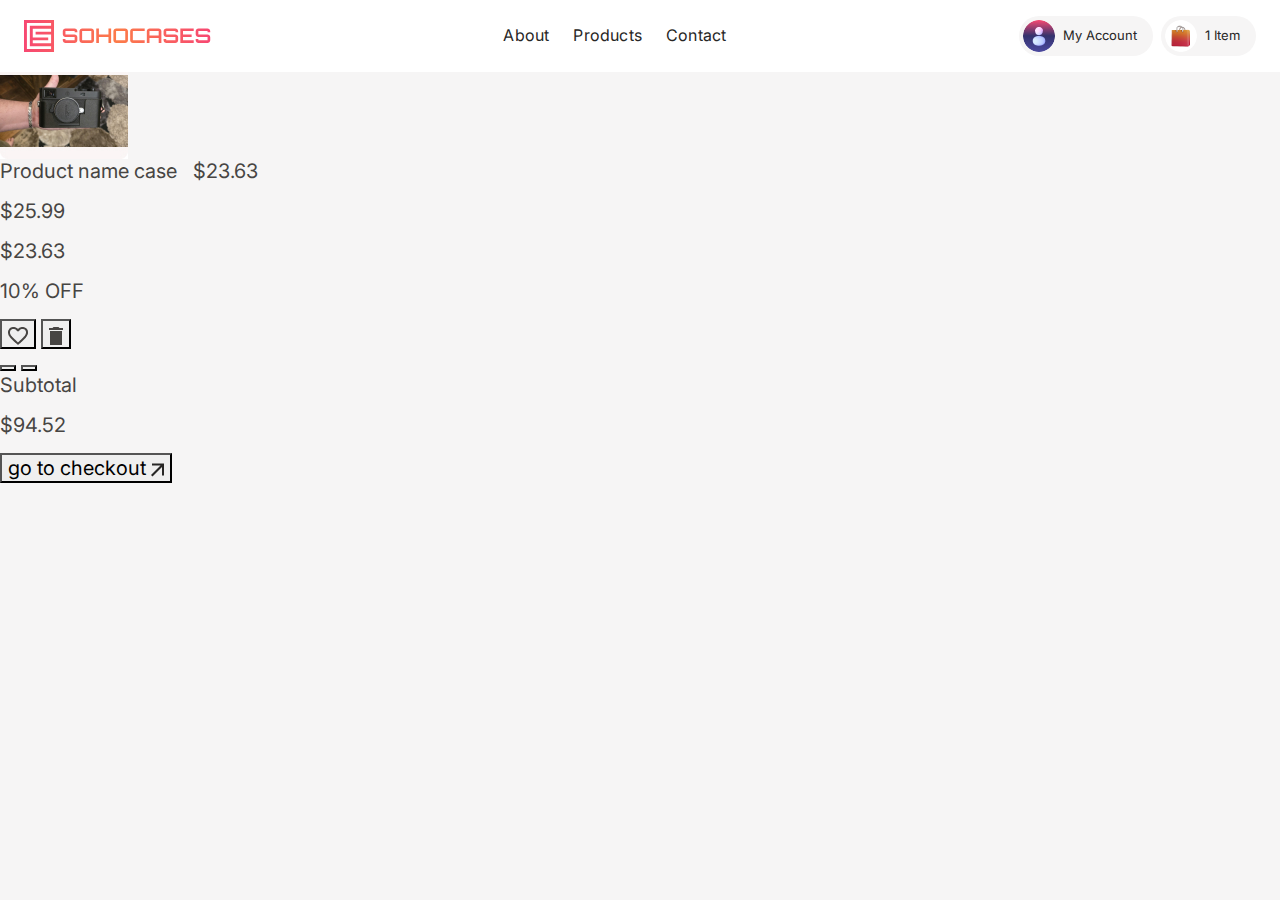
==== index.html @ 16c8ee1e "cart-html" ====
<!DOCTYPE html>
<html lang="en">
<head>
    <meta charset="UTF-8">
    <meta name="viewport" content="width=device-width, initial-scale=1.0">
    <title>sohocases</title>

    <link rel="stylesheet" href="https://fonts.googleapis.com/css2?family=Inter:ital,opsz,wght@0,14..32,100..900;1,14..32,100..900&display=swap">
    <link rel="stylesheet" href="./css/bootstrap.min.css">
    <link rel="stylesheet" href="./css/cutom.css">
    <link rel="stylesheet" href="./css/responsive.css">
</head>
<body>
    <header>
        <div class="container">
            <div class="row g-0 gx-lg-4 align-items-center">
                <div class="col-auto">
                    <div class="nav-logo">
                        <button class="hamburger d-lg-none" onclick="document.body.classList.toggle('menu-active')">
                            <span></span>
                            <span></span>
                            <span></span>
                        </button>
                        <a href="./index.html" class="site-logo">
                            <img src="./img/logo.svg" alt="site_logo">
                        </a>
                    </div>
                </div>
                <div class="col navbar-expand-lg">
                    <nav class="main-nav">
                        <ul>
                            <li><a href="./about.html">About</a></li>
                            <li><a href="./products.html">Products</a></li>
                            <li><a href="./contact.html">Contact</a></li>
                        </ul>
                    </nav>
                </div>
                <div class="col-auto">
                    <div class="nav-right">
                        <a href="#" class="my-account">
                            <img src="./img/icon/user-gradient.png" alt="">
                            <span>My Account</span>
                        </a>
                        <a href="#" class="my-account">
                            <img src="./img/icon/bag-wrap.png" alt="">
                            <span>1 Item</span>
                        </a>
                    </div>
                </div>
            </div>
        </div>
    </header>

    <div class="product-cart">
        <div class="cart-heading">
            <h5>Shopping Cart</h5>
            <button class="close-icon">
                <span></span>
                <span></span>
            </button>
        </div>
        <div class="cart-content">
            <div class="cart-items">
                <div class="single-product">
                    <div class="cart-product-img">
                        <img src="./img/cart-item-sample.jpg" alt="">
                    </div>
                    <div class="cart-product-details">
                        <div class="d-flex gap-3">
                            <p>Product name case</p>
                            <p>$23.63</p>
                        </div>
                        <div class="product-discout">
                            <p>$25.99</p>
                            <p>$23.63</p>
                            <p>10% OFF</p>
                        </div>
                        <div class="cart-product-action">
                            <div class="product-action-btn">
                                <button class="favourite-btn">
                                    <img src="./img/icon/favorite.png" alt="">
                                </button>
                                <button class="remove-btn">
                                    <img src="./img/icon/remove.png" alt="">
                                </button>
                            </div>
                            <div class="product-qty">
                                <button class="decrement-btn">
                                    <span class="minus-icon"></span>
                                </button>
                                <button class="increment-btn">
                                    <span class="plus-icon"></span>
                                </button>
                            </div>
                        </div>
                    </div>
                </div>

            </div>
            <div class="cart-checkout">
                <div class="cart-subtotal">
                    <p>Subtotal</p>
                    <p>$94.52</p>
                </div>
                <span class="horizontal"></span>
                <div class="checkout">
                    <button class="">go to checkout <img src="./img/icon/arrow-top-right.png" alt=""></button>
                </div>
            </div>
        </div>
    </div>


    <footer>
        <div class="container">
            
        </div>
    </footer>



    <script src="./js/bootstrap.min.js"></script>
    <script src="./js/main.js"></script>
</body>
</html>
---- css/cutom.css ----
:root{
    --high-contrast: #272625;
    --med-contrast: #474543;
    --low-contrast: #8B8685;
    --light-contrast: #F6F5F5;
    --lightest-contrast: #F6F5F5;
    --white: #FFFFFF;
    --primary: #F74872;
    --primary-gradient: linear-gradient(90deg, #F74872, #FC7B49 50%, #F74872 100%);
    --body-font: "Inter", sans-serif;
}
.high-contrast {
    color: var(--high-contrast);
}
.low-contrast {
    color: var(--low-contrast);
}
.light-contrast {
    color: var(--low-contrast);
}
body {
    font-size: 20px;
    line-height: 1.2;
    font-weight: 400;
    font-family: var(--body-font);
    color: var(--med-contrast);
    background-color: var(--lightest-contrast);
}
img {
    max-width: 100%;
    height: auto;
}
a, button, input[type="submit"] {
    display: inline-block;
    text-decoration: none;
    transition: all 0.4s;
}
ul {
    list-style-type: none;
    padding: 0;
    margin: 0;
}
h1, h5 {
    font-size: 25px;
    line-height: 1.25;
    font-weight: 600;
}
h2 {
    font-size: 39px;
    line-height: 1.13;
    font-weight: 700;
}
h3 {
    font-size: 31px;
    line-height: 1.3;
    font-weight: 700;
}
.small {
    font-size: 16px;
    line-height: 1.5;
}
.fw-medium {
    font-weight: 500 !important;
}
.container {
    max-width: 1368px;
    padding: 0 24px;
}
/* Header Style */
header {
    padding: 16px 0;
    background-color: var(--white);
    position: fixed;
    width: 100%;
    top: 0;
    z-index: 99;
}
nav.main-nav ul {
    display: flex;
    align-items: center;
    justify-content: center;
    gap: 16px;
    margin: 0 auto;
}
nav.main-nav ul li a {
    padding: 4px;
    font-size: 16px;
    color: var(--high-contrast);
    letter-spacing: 0.2px;
}
.nav-right {
    display: flex;
    align-items: center;
    gap: 8px;
}
a.my-account {
    display: flex;
    align-items: center;
    gap: 8px;
    padding: 4px 16px 4px 4px;
    background: var(--lightest-contrast);
    border-radius: 20px;
}
a.my-account > img {
    width: 32px;
    height: 32px;
    border-radius: 50px;
}
a.my-account > span {
    font-size: 13px;
    color: var(--high-contrast);
}
---- css/responsive.css ----
@media screen and (max-width: 991.9px){
    .container {
        padding: 0 12px;
    }
    header {
        padding: 12px 0;
    }
    .nav-logo {
        display: flex;
        align-items: center;
        gap: 16px;
    }
    a.site-logo {
        max-width: 150px;
    }
    button.hamburger {
        display: flex;
        flex-direction: column;
        align-items: end;
        gap: 6px;
        width: 30px;
        background: transparent;
        padding: 2px 0;
        border: none;
    }
    button.hamburger span {
        width: 100%;
        height: 3px;
        background-color: var(--primary);
        border-radius: 2px;
        transition: all 0.4s;
        position: relative;
        top: 0;
    }
    body.menu-active button.hamburger span:first-child {
        transform: rotate(-47deg);
        top: 9px;
    }
    body.menu-active button.hamburger span:nth-child(2) {
        width: 0;
    }
    body.menu-active button.hamburger span:last-child {
        transform: rotate(47deg);
        top: -8.5px;
    }
    a.my-account {
        padding: 4px;
    }
    a.my-account span {
        display: none;
    }
    a.my-account img {
        width: 30px;
        height: 30px;
    }
    nav.main-nav {
        position: fixed;
        width: 300px;
        max-width: 100%;
        top: 62px;
        left: -100%;
        height: calc(100% - 62px);
        z-index: 9;
        padding: 12px;
        background-color: var(--white);
        border-top: 1px solid var(--med-contrast);
        transition: all 0.4s;
    }
    body.menu-active nav.main-nav {
        left: 0;
        box-shadow: 4px 8px 8px rgba(0, 0, 0, 0.1);
    }
    body.menu-active nav.main-nav ul {
        margin: 0;
        flex-direction: column;
        align-items: flex-start;
        gap: 12px;
    }



}
@media screen and (min-width: 992px){
    nav.main-nav ul li a:hover {
        font-weight: 600;
        letter-spacing: 0;
        background: var(--primary-gradient);
        background-clip: text;
        -webkit-background-clip: text;
        -webkit-text-fill-color: transparent;
    }


}
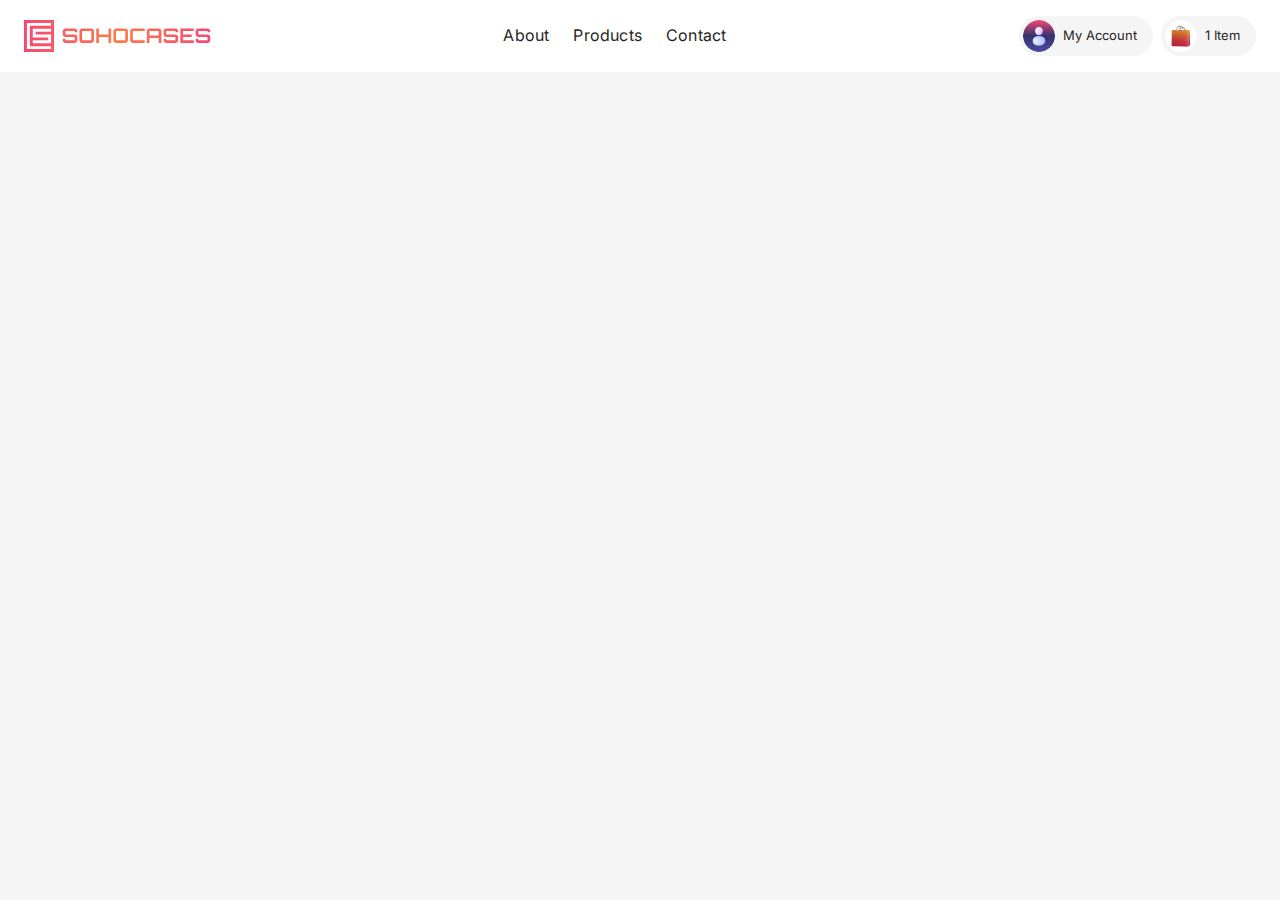
==== commit 047ac4fe: "cart-completed" ====
--- a/index.html
+++ b/index.html
@@ -41,7 +41,7 @@
                             <img src="./img/icon/user-gradient.png" alt="">
                             <span>My Account</span>
                         </a>
-                        <a href="#" class="my-account">
+                        <a href="#cartCanvasRight" data-bs-toggle="offcanvas" class="my-account cart-btn">
                             <img src="./img/icon/bag-wrap.png" alt="">
                             <span>1 Item</span>
                         </a>
@@ -51,60 +51,170 @@
         </div>
     </header>
 
-    <div class="product-cart">
-        <div class="cart-heading">
-            <h5>Shopping Cart</h5>
-            <button class="close-icon">
-                <span></span>
-                <span></span>
-            </button>
-        </div>
-        <div class="cart-content">
-            <div class="cart-items">
-                <div class="single-product">
-                    <div class="cart-product-img">
-                        <img src="./img/cart-item-sample.jpg" alt="">
-                    </div>
-                    <div class="cart-product-details">
-                        <div class="d-flex gap-3">
-                            <p>Product name case</p>
-                            <p>$23.63</p>
-                        </div>
-                        <div class="product-discout">
-                            <p>$25.99</p>
-                            <p>$23.63</p>
-                            <p>10% OFF</p>
-                        </div>
-                        <div class="cart-product-action">
-                            <div class="product-action-btn">
-                                <button class="favourite-btn">
-                                    <img src="./img/icon/favorite.png" alt="">
-                                </button>
-                                <button class="remove-btn">
-                                    <img src="./img/icon/remove.png" alt="">
-                                </button>
-                            </div>
-                            <div class="product-qty">
-                                <button class="decrement-btn">
-                                    <span class="minus-icon"></span>
-                                </button>
-                                <button class="increment-btn">
-                                    <span class="plus-icon"></span>
-                                </button>
-                            </div>
-                        </div>
-                    </div>
-                </div>
-
+    <div class="offcanvas offcanvas-end cart-canvas" id="cartCanvasRight">
+        <div class="product-cart">
+            <div class="cart-heading">
+                <h5>Shopping Cart</h5>
+                <button class="close-btn" data-bs-dismiss="offcanvas">
+                    <span></span>
+                    <span></span>
+                </button>
             </div>
-            <div class="cart-checkout">
-                <div class="cart-subtotal">
-                    <p>Subtotal</p>
-                    <p>$94.52</p>
-                </div>
-                <span class="horizontal"></span>
-                <div class="checkout">
-                    <button class="">go to checkout <img src="./img/icon/arrow-top-right.png" alt=""></button>
+            <div class="cart-content">
+                <div class="cart-products">
+                    <div class="single-product">
+                        <div class="cart-product-img">
+                            <img src="./img/cart-item-sample.png" alt="">
+                        </div>
+                        <div class="cart-product-details">
+                            <div class="product-title">
+                                <p class="fw-medium">Product name case</p>
+                                <p class="fw-medium">$23.63</p>
+                            </div>
+                            <div class="product-discout">
+                                <p class="base-price">$25.99</p>
+                                <p class="fw-bold">$23.63</p>
+                                <p class="off-parcent fw-bold">10% OFF</p>
+                            </div>
+                            <div class="cart-product-action">
+                                <div class="product-action-btn">
+                                    <button class="favourite-btn">
+                                        <img src="./img/icon/favorite.png" alt="">
+                                    </button>
+                                    <button class="remove-btn">
+                                        <img src="./img/icon/remove.png" alt="">
+                                    </button>
+                                </div>
+                                <div class="product-qty-box">
+                                    <button class="qty-control-btn">
+                                        <span class="minus-icon"></span>
+                                    </button>
+                                    <span>1</span>
+                                    <button class="qty-control-btn">
+                                        <span class="plus-icon"></span>
+                                    </button>
+                                </div>
+                            </div>
+                        </div>
+                    </div>
+
+                    <div class="single-product">
+                        <div class="cart-product-img">
+                            <img src="./img/cart-item-sample.png" alt="">
+                        </div>
+                        <div class="cart-product-details">
+                            <div class="product-title">
+                                <p class="fw-medium">Product name case</p>
+                                <p class="fw-medium">$23.63</p>
+                            </div>
+                            <div class="product-discout">
+                                <p class="base-price">$25.99</p>
+                                <p class="fw-bold">$23.63</p>
+                                <p class="off-parcent fw-bold">10% OFF</p>
+                            </div>
+                            <div class="cart-product-action">
+                                <div class="product-action-btn">
+                                    <button class="favourite-btn">
+                                        <img src="./img/icon/favorite.png" alt="">
+                                    </button>
+                                    <button class="remove-btn">
+                                        <img src="./img/icon/remove.png" alt="">
+                                    </button>
+                                </div>
+                                <div class="product-qty-box">
+                                    <button class="qty-control-btn">
+                                        <span class="minus-icon"></span>
+                                    </button>
+                                    <span>1</span>
+                                    <button class="qty-control-btn">
+                                        <span class="plus-icon"></span>
+                                    </button>
+                                </div>
+                            </div>
+                        </div>
+                    </div>
+
+                    <div class="single-product">
+                        <div class="cart-product-img">
+                            <img src="./img/cart-item-sample.png" alt="">
+                        </div>
+                        <div class="cart-product-details">
+                            <div class="product-title">
+                                <p class="fw-medium">Product name case</p>
+                                <p class="fw-medium">$23.63</p>
+                            </div>
+                            <div class="product-discout">
+                                <p class="base-price">$25.99</p>
+                                <p class="fw-bold">$23.63</p>
+                                <p class="off-parcent fw-bold">10% OFF</p>
+                            </div>
+                            <div class="cart-product-action">
+                                <div class="product-action-btn">
+                                    <button class="favourite-btn">
+                                        <img src="./img/icon/favorite.png" alt="">
+                                    </button>
+                                    <button class="remove-btn">
+                                        <img src="./img/icon/remove.png" alt="">
+                                    </button>
+                                </div>
+                                <div class="product-qty-box">
+                                    <button class="qty-control-btn">
+                                        <span class="minus-icon"></span>
+                                    </button>
+                                    <span>1</span>
+                                    <button class="qty-control-btn">
+                                        <span class="plus-icon"></span>
+                                    </button>
+                                </div>
+                            </div>
+                        </div>
+                    </div>
+
+                    <div class="single-product">
+                        <div class="cart-product-img">
+                            <img src="./img/cart-item-sample.png" alt="">
+                        </div>
+                        <div class="cart-product-details">
+                            <div class="product-title">
+                                <p class="fw-medium">Product name case</p>
+                                <p class="fw-medium">$23.63</p>
+                            </div>
+                            <div class="product-discout">
+                                <p class="base-price">$25.99</p>
+                                <p class="fw-bold">$23.63</p>
+                                <p class="off-parcent fw-bold">10% OFF</p>
+                            </div>
+                            <div class="cart-product-action">
+                                <div class="product-action-btn">
+                                    <button class="favourite-btn">
+                                        <img src="./img/icon/favorite.png" alt="">
+                                    </button>
+                                    <button class="remove-btn">
+                                        <img src="./img/icon/remove.png" alt="">
+                                    </button>
+                                </div>
+                                <div class="product-qty-box">
+                                    <button class="qty-control-btn">
+                                        <span class="minus-icon"></span>
+                                    </button>
+                                    <span>1</span>
+                                    <button class="qty-control-btn">
+                                        <span class="plus-icon"></span>
+                                    </button>
+                                </div>
+                            </div>
+                        </div>
+                    </div>
+                </div>
+                <div class="cart-checkout">
+                    <div class="cart-subtotal">
+                        <p>Subtotal</p>
+                        <p>$94.52</p>
+                    </div>
+                    <span class="horizontal"></span>
+                    <div class="checkout">
+                        <button class="primary-gradient-arrow">go to checkout <img src="./img/icon/arrow-top-right.png" alt=""></button>
+                    </div>
                 </div>
             </div>
         </div>
--- a/css/cutom.css
+++ b/css/cutom.css
@@ -2,7 +2,8 @@
     --high-contrast: #272625;
     --med-contrast: #474543;
     --low-contrast: #8B8685;
-    --light-contrast: #F6F5F5;
+    --lower-contrast: #D2D0CF;
+    --light-contrast: #E7E6E6;
     --lightest-contrast: #F6F5F5;
     --white: #FFFFFF;
     --primary: #F74872;
@@ -65,6 +66,27 @@
 .container {
     max-width: 1368px;
     padding: 0 24px;
+}
+h1, h2, h3, h4, h5, h6, p {
+    margin-bottom: 0;
+}
+.horizontal {
+    display: block;
+    border-bottom: 1px solid var(--lower-contrast);
+}
+.primary-gradient-arrow {
+    padding: 16px;
+    border: none;
+    text-transform: uppercase;
+    font-weight: 700;
+    color: var(--high-contrast);
+    background: var(--primary-gradient);
+    border-radius: 2px;
+    display: flex;
+    align-items: center;
+    justify-content: center;
+    gap: 12px;
+    width: 100%;
 }
 /* Header Style */
 header {
@@ -109,4 +131,167 @@
 a.my-account > span {
     font-size: 13px;
     color: var(--high-contrast);
+}
+.offcanvas.offcanvas-end.cart-canvas {
+    width: 510px;
+}
+.product-cart {
+    padding: 40px;
+    height: 100%;
+}
+.cart-heading {
+    display: flex;
+    align-items: center;
+    justify-content: space-between;
+    margin-bottom: 24px;
+}
+.cart-content {
+    display: flex;
+    flex-direction: column;
+    justify-content: space-between;
+    height: calc(100% - 64px);
+}
+.close-btn {
+    border: none;
+    width: 40px;
+    padding: 14px;
+    height: 40px;
+    background-color: var(--lightest-contrast);
+    border-radius: 50%;
+    position: relative;
+}
+.close-btn span {
+    display: inline-block;
+    width: 15px;
+    height: 1.5px;
+    background-color: var(--med-contrast);
+    position: absolute;
+    top: 19px;
+    left: 12.5px;
+}
+.close-btn span:first-child {
+    transform: rotate(45deg);
+}
+.close-btn span:last-child {
+    transform: rotate(-45deg);
+}
+.close-btn:hover, .favourite-btn:hover, .remove-btn:hover {
+    background-color: var(--light-contrast);
+}
+.single-product {
+    display: flex;
+    align-items: stretch;
+    gap: 16px;
+    padding: 24px 0 23px;
+    border-bottom: 1px solid var(--lower-contrast);
+}
+.cart-product-img {
+    background-color: var(--lightest-contrast);
+    display: flex;
+    align-items: center;
+    flex: 0 0 128px;
+    border-radius: 8px;
+}
+.cart-product-details {
+    flex: 1;
+    display: flex;
+    flex-direction: column;
+    gap: 8px;
+}
+.product-title {
+    display: flex;
+    gap: 16px;
+    justify-content: space-between;
+}
+.product-discout {
+    display: flex;
+    gap: 8px;
+    font-size: 13px;
+    color: var(--low-contrast);
+}
+p.base-price {
+    text-decoration: line-through;
+}
+p.off-parcent {
+    color: #B30905;
+}
+.cart-product-action {
+    display: flex;
+    align-items: center;
+    justify-content: space-between;
+}
+.product-action-btn {
+    display: flex;
+    gap: 12px;
+}
+.favourite-btn, .remove-btn {
+    width: 40px;
+    height: 40px;
+    border: none;
+    padding: 8px;
+    border-radius: 50%;
+    background-color: var(--lightest-contrast);
+    display: inline-flex;
+    align-items: center;
+    justify-content: center;
+}
+.product-qty-box {
+    padding: 7px;
+    border: 1px solid var(--lower-contrast);
+    display: flex;
+    gap: 8px;
+    align-items: center;
+}
+.qty-control-btn {
+    padding: 5px;
+    width: 24px;
+    height: 24px;
+    display: inline-flex;
+    justify-content: center;
+    align-items: center;
+    border: none;
+    background: transparent;
+}
+span.minus-icon, .plus-icon, span.plus-icon::after {
+    width: 14px;
+    height: 2px;
+    background-color: var(--med-contrast);
+}
+span.plus-icon {
+    position: relative;
+}
+span.plus-icon::after {
+    content: '';
+    position: absolute;
+    top: 0;
+    left: 0;
+    transform: rotate(90deg);
+}
+.cart-subtotal {
+    display: flex;
+    justify-content: space-between;
+    align-items: center;
+    font-weight: 500;
+}
+.cart-checkout {
+    padding: 24px;
+    background-color: var(--lightest-contrast);
+    flex: 0 0 auto;
+    display: flex;
+    flex-direction: column;
+    gap: 24px;
+}
+.cart-products {
+    flex: 1;
+    overflow-y: auto;
+}
+.cart-products::-webkit-scrollbar {
+    width: 4px;
+}
+.cart-products::-webkit-scrollbar-thumb {
+    background: var(--low-contrast); 
+}
+.horizontal {
+    display: block;
+    border-bottom: 1px solid var(--lower-contrast);
 }--- a/css/responsive.css
+++ b/css/responsive.css
@@ -80,6 +80,25 @@
 
 
 }
+@media screen and (max-width: 767.9px){
+    body {
+        font-size: 16px;
+        line-height: 1.4;
+    }
+    .product-cart {
+        padding: 12px;
+    }
+    .cart-checkout {
+        padding: 16px;
+        gap: 16px;
+    }
+    .single-product, .product-title {
+        gap: 12px;
+    }
+
+
+
+}
 @media screen and (min-width: 992px){
     nav.main-nav ul li a:hover {
         font-weight: 600;
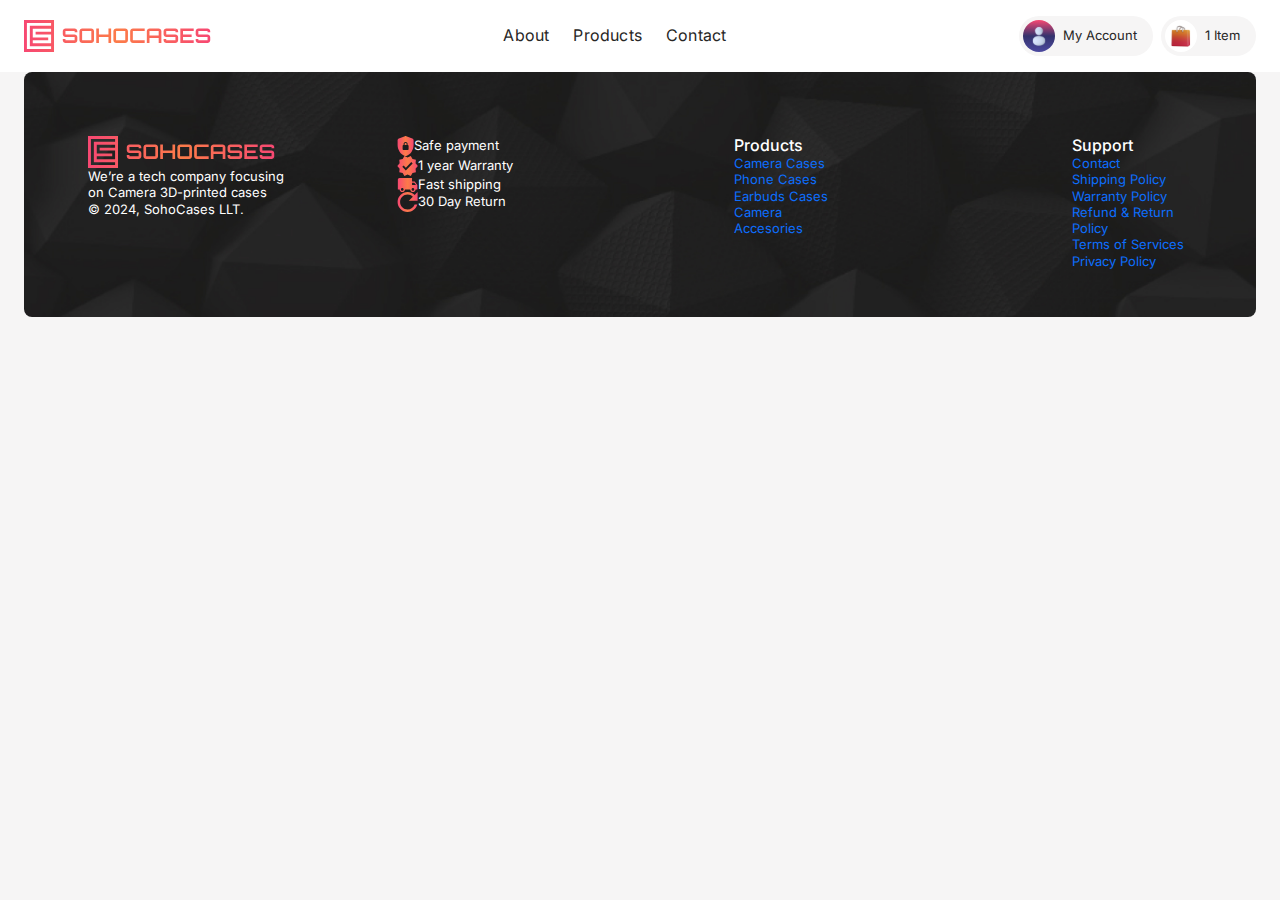
==== commit 0d1a60fd: "footer html" ====
--- a/index.html
+++ b/index.html
@@ -38,12 +38,12 @@
                 <div class="col-auto">
                     <div class="nav-right">
                         <a href="#" class="my-account">
-                            <img src="./img/icon/user-gradient.png" alt="">
-                            <span>My Account</span>
+                            <span class="user-icon"><img src="./img/icon/user.svg" alt=""></span>
+                            <p>My Account</p>
                         </a>
-                        <a href="#cartCanvasRight" data-bs-toggle="offcanvas" class="my-account cart-btn">
-                            <img src="./img/icon/bag-wrap.png" alt="">
-                            <span>1 Item</span>
+                        <a href="#cartCanvasRight" data-bs-toggle="offcanvas" class="cart-btn">
+                            <span class="bag-icon"><img src="./img/icon/bag-wrap.svg" alt=""></span>
+                            <p>1 Item</p>
                         </a>
                     </div>
                 </div>
@@ -79,118 +79,118 @@
                             <div class="cart-product-action">
                                 <div class="product-action-btn">
                                     <button class="favourite-btn">
-                                        <img src="./img/icon/favorite.png" alt="">
-                                    </button>
-                                    <button class="remove-btn">
-                                        <img src="./img/icon/remove.png" alt="">
-                                    </button>
-                                </div>
-                                <div class="product-qty-box">
-                                    <button class="qty-control-btn">
-                                        <span class="minus-icon"></span>
-                                    </button>
-                                    <span>1</span>
-                                    <button class="qty-control-btn">
-                                        <span class="plus-icon"></span>
-                                    </button>
-                                </div>
-                            </div>
-                        </div>
-                    </div>
-
-                    <div class="single-product">
-                        <div class="cart-product-img">
-                            <img src="./img/cart-item-sample.png" alt="">
-                        </div>
-                        <div class="cart-product-details">
-                            <div class="product-title">
-                                <p class="fw-medium">Product name case</p>
-                                <p class="fw-medium">$23.63</p>
-                            </div>
-                            <div class="product-discout">
-                                <p class="base-price">$25.99</p>
-                                <p class="fw-bold">$23.63</p>
-                                <p class="off-parcent fw-bold">10% OFF</p>
-                            </div>
-                            <div class="cart-product-action">
-                                <div class="product-action-btn">
-                                    <button class="favourite-btn">
-                                        <img src="./img/icon/favorite.png" alt="">
-                                    </button>
-                                    <button class="remove-btn">
-                                        <img src="./img/icon/remove.png" alt="">
-                                    </button>
-                                </div>
-                                <div class="product-qty-box">
-                                    <button class="qty-control-btn">
-                                        <span class="minus-icon"></span>
-                                    </button>
-                                    <span>1</span>
-                                    <button class="qty-control-btn">
-                                        <span class="plus-icon"></span>
-                                    </button>
-                                </div>
-                            </div>
-                        </div>
-                    </div>
-
-                    <div class="single-product">
-                        <div class="cart-product-img">
-                            <img src="./img/cart-item-sample.png" alt="">
-                        </div>
-                        <div class="cart-product-details">
-                            <div class="product-title">
-                                <p class="fw-medium">Product name case</p>
-                                <p class="fw-medium">$23.63</p>
-                            </div>
-                            <div class="product-discout">
-                                <p class="base-price">$25.99</p>
-                                <p class="fw-bold">$23.63</p>
-                                <p class="off-parcent fw-bold">10% OFF</p>
-                            </div>
-                            <div class="cart-product-action">
-                                <div class="product-action-btn">
-                                    <button class="favourite-btn">
-                                        <img src="./img/icon/favorite.png" alt="">
-                                    </button>
-                                    <button class="remove-btn">
-                                        <img src="./img/icon/remove.png" alt="">
-                                    </button>
-                                </div>
-                                <div class="product-qty-box">
-                                    <button class="qty-control-btn">
-                                        <span class="minus-icon"></span>
-                                    </button>
-                                    <span>1</span>
-                                    <button class="qty-control-btn">
-                                        <span class="plus-icon"></span>
-                                    </button>
-                                </div>
-                            </div>
-                        </div>
-                    </div>
-
-                    <div class="single-product">
-                        <div class="cart-product-img">
-                            <img src="./img/cart-item-sample.png" alt="">
-                        </div>
-                        <div class="cart-product-details">
-                            <div class="product-title">
-                                <p class="fw-medium">Product name case</p>
-                                <p class="fw-medium">$23.63</p>
-                            </div>
-                            <div class="product-discout">
-                                <p class="base-price">$25.99</p>
-                                <p class="fw-bold">$23.63</p>
-                                <p class="off-parcent fw-bold">10% OFF</p>
-                            </div>
-                            <div class="cart-product-action">
-                                <div class="product-action-btn">
-                                    <button class="favourite-btn">
-                                        <img src="./img/icon/favorite.png" alt="">
-                                    </button>
-                                    <button class="remove-btn">
-                                        <img src="./img/icon/remove.png" alt="">
+                                        <img src="./img/icon/favorite.svg" alt="">
+                                    </button>
+                                    <button class="remove-btn">
+                                        <img src="./img/icon/remove.svg" alt="">
+                                    </button>
+                                </div>
+                                <div class="product-qty-box">
+                                    <button class="qty-control-btn">
+                                        <span class="minus-icon"></span>
+                                    </button>
+                                    <span>1</span>
+                                    <button class="qty-control-btn">
+                                        <span class="plus-icon"></span>
+                                    </button>
+                                </div>
+                            </div>
+                        </div>
+                    </div>
+
+                    <div class="single-product">
+                        <div class="cart-product-img">
+                            <img src="./img/cart-item-sample.png" alt="">
+                        </div>
+                        <div class="cart-product-details">
+                            <div class="product-title">
+                                <p class="fw-medium">Product name case</p>
+                                <p class="fw-medium">$23.63</p>
+                            </div>
+                            <div class="product-discout">
+                                <p class="base-price">$25.99</p>
+                                <p class="fw-bold">$23.63</p>
+                                <p class="off-parcent fw-bold">10% OFF</p>
+                            </div>
+                            <div class="cart-product-action">
+                                <div class="product-action-btn">
+                                    <button class="favourite-btn">
+                                        <img src="./img/icon/favorite.svg" alt="">
+                                    </button>
+                                    <button class="remove-btn">
+                                        <img src="./img/icon/remove.svg" alt="">
+                                    </button>
+                                </div>
+                                <div class="product-qty-box">
+                                    <button class="qty-control-btn">
+                                        <span class="minus-icon"></span>
+                                    </button>
+                                    <span>1</span>
+                                    <button class="qty-control-btn">
+                                        <span class="plus-icon"></span>
+                                    </button>
+                                </div>
+                            </div>
+                        </div>
+                    </div>
+                    
+                    <div class="single-product">
+                        <div class="cart-product-img">
+                            <img src="./img/cart-item-sample.png" alt="">
+                        </div>
+                        <div class="cart-product-details">
+                            <div class="product-title">
+                                <p class="fw-medium">Product name case</p>
+                                <p class="fw-medium">$23.63</p>
+                            </div>
+                            <div class="product-discout">
+                                <p class="base-price">$25.99</p>
+                                <p class="fw-bold">$23.63</p>
+                                <p class="off-parcent fw-bold">10% OFF</p>
+                            </div>
+                            <div class="cart-product-action">
+                                <div class="product-action-btn">
+                                    <button class="favourite-btn">
+                                        <img src="./img/icon/favorite.svg" alt="">
+                                    </button>
+                                    <button class="remove-btn">
+                                        <img src="./img/icon/remove.svg" alt="">
+                                    </button>
+                                </div>
+                                <div class="product-qty-box">
+                                    <button class="qty-control-btn">
+                                        <span class="minus-icon"></span>
+                                    </button>
+                                    <span>1</span>
+                                    <button class="qty-control-btn">
+                                        <span class="plus-icon"></span>
+                                    </button>
+                                </div>
+                            </div>
+                        </div>
+                    </div>
+                    
+                    <div class="single-product">
+                        <div class="cart-product-img">
+                            <img src="./img/cart-item-sample.png" alt="">
+                        </div>
+                        <div class="cart-product-details">
+                            <div class="product-title">
+                                <p class="fw-medium">Product name case</p>
+                                <p class="fw-medium">$23.63</p>
+                            </div>
+                            <div class="product-discout">
+                                <p class="base-price">$25.99</p>
+                                <p class="fw-bold">$23.63</p>
+                                <p class="off-parcent fw-bold">10% OFF</p>
+                            </div>
+                            <div class="cart-product-action">
+                                <div class="product-action-btn">
+                                    <button class="favourite-btn">
+                                        <img src="./img/icon/favorite.svg" alt="">
+                                    </button>
+                                    <button class="remove-btn">
+                                        <img src="./img/icon/remove.svg" alt="">
                                     </button>
                                 </div>
                                 <div class="product-qty-box">
@@ -213,17 +213,61 @@
                     </div>
                     <span class="horizontal"></span>
                     <div class="checkout">
-                        <button class="primary-gradient-arrow">go to checkout <img src="./img/icon/arrow-top-right.png" alt=""></button>
+                        <button class="primary-gradient-arrow">go to checkout <img src="./img/icon/arrow-up-right.svg" alt=""></button>
                     </div>
                 </div>
             </div>
         </div>
     </div>
 
+    <main>
+        
+    </main>
+
 
     <footer>
         <div class="container">
-            
+            <div class="footer-content">
+                <div class="footer-row">
+                    <div class="footer-left">
+                        <div class="footer-logo">
+                            <a href="./index.html"><img src="./img/logo.svg" alt="site_logo"></a>
+                            <p>We’re a tech company focusing on Camera 3D-printed cases</p>
+                        </div>
+                        <p class="copyright-text">&copy; 2024, SohoCases LLT.</p>
+                    </div>
+                    <div class="benefits-list">
+                        <ul>
+                            <li><span><img src="./img/icon/safe.svg" alt=""></span>Safe payment</li>
+                            <li><span><img src="./img/icon/warranty.svg" alt=""></span>1 year Warranty</li>
+                            <li><span><img src="./img/icon/shipping.svg" alt=""></span>Fast shipping</li>
+                            <li><span><img src="./img/icon/return.svg" alt=""></span>30 Day Return</li>
+                        </ul>
+                    </div>
+                    <span class="vertical"></span>
+                    <nav class="footer-nav">
+                        <h6>Products</h6>
+                        <ul>
+                            <li><a href="#">Camera Cases</a></li>
+                            <li><a href="#">Phone Cases</a></li>
+                            <li><a href="#">Earbuds Cases</a></li>
+                            <li><a href="#">Camera Accesories</a></li>
+                        </ul>
+                    </nav>
+                    <span class="vertical"></span>
+                    <nav class="footer-nav">
+                        <h6>Support</h6>
+                        <ul>
+                            <li><a href="#">Contact</a></li>
+                            <li><a href="#">Shipping Policy</a></li>
+                            <li><a href="#">Warranty Policy</a></li>
+                            <li><a href="#">Refund & Return Policy</a></li>
+                            <li><a href="#">Terms of Services</a></li>
+                            <li><a href="#">Privacy Policy</a></li>
+                        </ul>
+                    </nav>
+                </div>
+            </div>
         </div>
     </footer>
 
--- a/css/cutom.css
+++ b/css/cutom.css
@@ -115,7 +115,7 @@
     align-items: center;
     gap: 8px;
 }
-a.my-account {
+.my-account, .cart-btn  {
     display: flex;
     align-items: center;
     gap: 8px;
@@ -123,12 +123,21 @@
     background: var(--lightest-contrast);
     border-radius: 20px;
 }
-a.my-account > img {
+.my-account:hover, .cart-btn:hover {
+    background: var(--light-contrast);
+}
+.user-icon, .bag-icon {
     width: 32px;
     height: 32px;
-    border-radius: 50px;
-}
-a.my-account > span {
+    padding: 4px;
+    border-radius: 50%;
+    display: flex;
+    background: var(--white);
+}
+.user-icon {
+    background: linear-gradient(180deg, #F74872 0%, #34326D 50%, #4B499F 100%);
+}
+:is(.my-account, .cart-btn) p {
     font-size: 13px;
     color: var(--high-contrast);
 }
@@ -294,4 +303,35 @@
 .horizontal {
     display: block;
     border-bottom: 1px solid var(--lower-contrast);
+}
+/* Footer Style */
+.footer-content {
+    padding: 64px 64px 48px;
+    background-color: var(--high-contrast);
+    color: var(--white);
+    font-size: 13px;
+    line-height: 1.25;
+    border-radius: 8px;
+    background-image: url(../img/footer-bg.jpg);
+    background-repeat: no-repeat;
+    background-size: cover;
+}
+.footer-row {
+    display: flex;
+    gap: 24px;
+    justify-content: space-between;
+    flex-wrap: wrap;
+}
+.footer-row .footer-left {
+    flex: 0 0 200px;
+}
+.footer-row > *:not(.footer-left, span) {
+    flex: 0 0 120px;
+}
+
+
+
+/* Main Area Style */
+main {
+    padding-top: 72px;
 }--- a/css/responsive.css
+++ b/css/responsive.css
@@ -43,15 +43,11 @@
         transform: rotate(47deg);
         top: -8.5px;
     }
-    a.my-account {
+    .my-account, .cart-btn {
         padding: 4px;
     }
-    a.my-account span {
+    :is(.my-account, .cart-btn) p {
         display: none;
-    }
-    a.my-account img {
-        width: 30px;
-        height: 30px;
     }
     nav.main-nav {
         position: fixed;
@@ -75,6 +71,9 @@
         flex-direction: column;
         align-items: flex-start;
         gap: 12px;
+    }
+    main {
+        padding-top: 64px;
     }
 
 
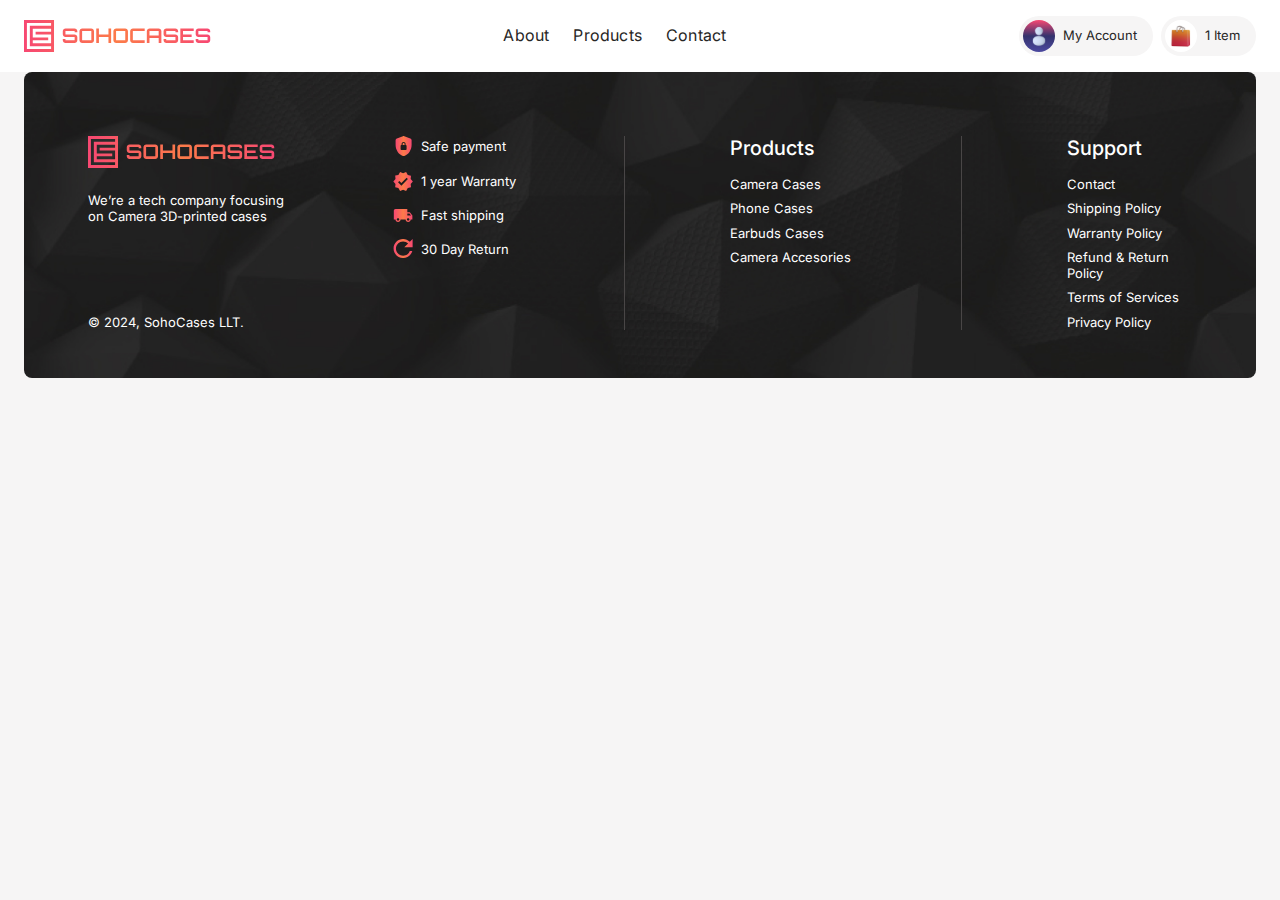
==== commit 058b5252: "footer completed" ====
--- a/index.html
+++ b/index.html
@@ -26,7 +26,7 @@
                         </a>
                     </div>
                 </div>
-                <div class="col navbar-expand-lg">
+                <div class="col">
                     <nav class="main-nav">
                         <ul>
                             <li><a href="./about.html">About</a></li>
@@ -231,7 +231,7 @@
                 <div class="footer-row">
                     <div class="footer-left">
                         <div class="footer-logo">
-                            <a href="./index.html"><img src="./img/logo.svg" alt="site_logo"></a>
+                            <a href="./index.html" class="mb-4"><img src="./img/logo.svg" alt="site_logo"></a>
                             <p>We’re a tech company focusing on Camera 3D-printed cases</p>
                         </div>
                         <p class="copyright-text">&copy; 2024, SohoCases LLT.</p>
@@ -246,7 +246,7 @@
                     </div>
                     <span class="vertical"></span>
                     <nav class="footer-nav">
-                        <h6>Products</h6>
+                        <h6 class="mb-3">Products</h6>
                         <ul>
                             <li><a href="#">Camera Cases</a></li>
                             <li><a href="#">Phone Cases</a></li>
@@ -256,7 +256,7 @@
                     </nav>
                     <span class="vertical"></span>
                     <nav class="footer-nav">
-                        <h6>Support</h6>
+                        <h6 class="mb-3">Support</h6>
                         <ul>
                             <li><a href="#">Contact</a></li>
                             <li><a href="#">Shipping Policy</a></li>
--- a/css/cutom.css
+++ b/css/cutom.css
@@ -56,6 +56,9 @@
     line-height: 1.3;
     font-weight: 700;
 }
+h6 {
+    font-size: 20px;
+}
 .small {
     font-size: 16px;
     line-height: 1.5;
@@ -326,9 +329,40 @@
     flex: 0 0 200px;
 }
 .footer-row > *:not(.footer-left, span) {
-    flex: 0 0 120px;
-}
-
+    flex: 0 0 125px;
+}
+.footer-left {
+    display: flex;
+    flex-direction: column;
+    gap: 24px;
+    justify-content: space-between;
+}
+.benefits-list ul li:not(li:last-child) {
+    margin-bottom: 16px;
+}
+.benefits-list ul li {
+    display: flex;
+    align-items: center;
+    gap: 8px;
+}
+.benefits-list ul li span {
+    display: inline-flex;
+    width: 20px;
+    justify-content: center;
+}
+span.vertical {
+    width: 1px;
+    background: #494646;
+}
+.footer-nav ul li:not(li:last-child) {
+    margin-bottom: 8px;
+}
+.footer-nav ul li a {
+    color: var(--white);
+}
+.footer-nav ul li a:hover {
+    color: var(--primary);
+}
 
 
 /* Main Area Style */
--- a/css/responsive.css
+++ b/css/responsive.css
@@ -72,6 +72,9 @@
         align-items: flex-start;
         gap: 12px;
     }
+    span.vertical {
+        display: none;
+    }
     main {
         padding-top: 64px;
     }
@@ -94,6 +97,14 @@
     .single-product, .product-title {
         gap: 12px;
     }
+    .footer-row > * {
+        flex: 1 1 100% !important;
+    }
+    .footer-content {
+        padding: 48px 12px;
+        margin: 0 -12px;
+        border-radius: 0;
+    }
 
 
 
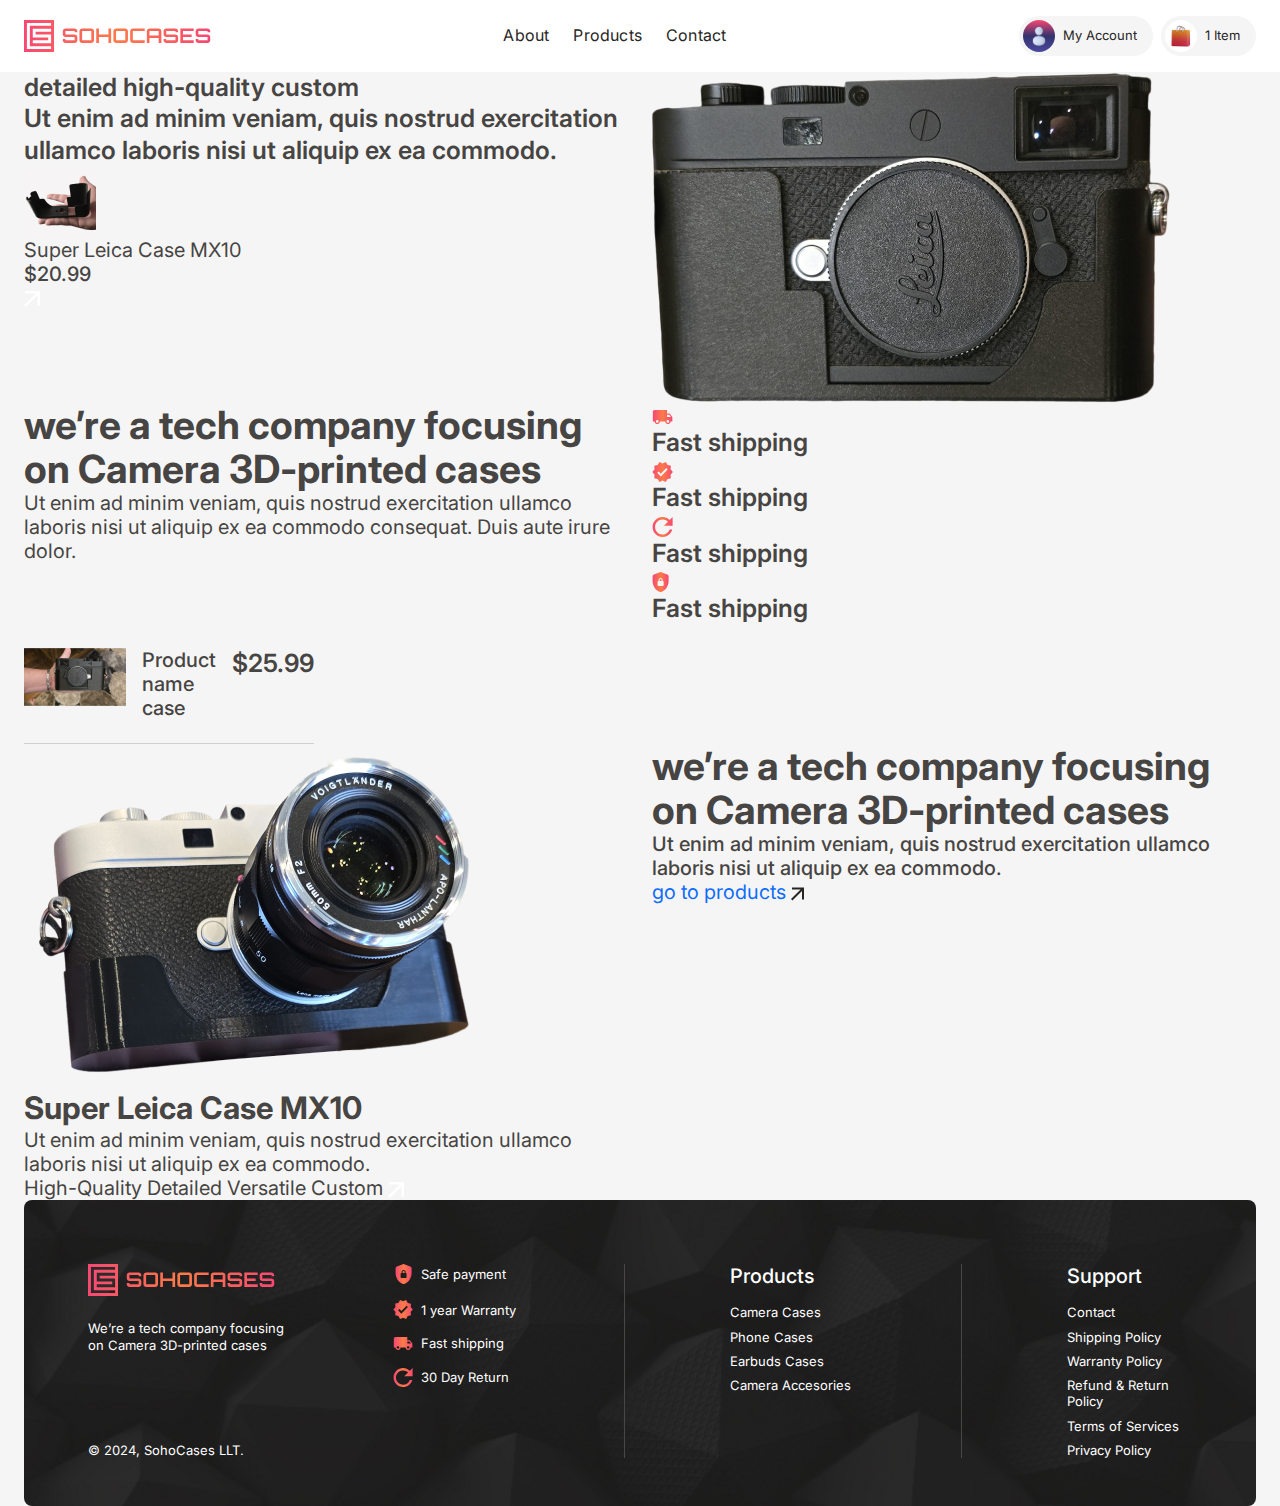
==== commit a2eb5d29: "home page html update" ====
--- a/index.html
+++ b/index.html
@@ -221,6 +221,115 @@
     </div>
 
     <main>
+        <section class="hero-section">
+            <div class="container">
+                <div class="hero-content">
+                    <div class="row">
+                        <div class="col">
+                            <div class="hero-left">
+                                <h1>detailed high-quality custom</h1>
+                                <h5>Ut enim ad minim veniam, quis nostrud exercitation ullamco laboris nisi ut aliquip ex ea commodo.</h5>
+                                <div class="hero-product">
+                                    <div class="product-img">
+                                        <img src="./img/hero-product-small.jpg" alt="">
+                                    </div>
+                                    <div class="hero-product-title">
+                                        <p>Super Leica Case MX10</p>
+                                        <h6>$20.99</h6>
+                                    </div>
+                                    <a href="#"><img src="./img/icon/arrow-up-right-white.svg" alt=""></a>
+                                </div>
+                            </div>
+                        </div>
+                        <div class="col">
+                            <div class="hero-img">
+                                <img src="./img/hero-img.png" alt="">
+                            </div>
+                        </div>
+                    </div>
+                </div>
+                <div class="hero-bottom content">
+                    <div class="row">
+                        <div class="col">
+                            <div class="hero-bottom-left">
+                                <h2>we’re a tech company focusing on Camera 3D-printed cases</h2>
+                                <p>Ut enim ad minim veniam, quis nostrud exercitation ullamco laboris nisi ut aliquip ex ea commodo consequat. Duis aute irure dolor.</p>
+                            </div>
+                        </div>
+                        <div class="col">
+                            <div class="advantages-list">
+                                <div class="single-advantage">
+                                    <span class="advantage-img"><img src="./img/icon/shipping.svg" alt=""></span>
+                                    <h5>Fast shipping</h5>
+                                </div>
+                                <div class="single-advantage">
+                                    <span class="advantage-img"><img src="./img/icon/warranty.svg" alt=""></span>
+                                    <h5>Fast shipping</h5>
+                                </div>
+                                <div class="single-advantage">
+                                    <span class="advantage-img"><img src="./img/icon/return.svg" alt=""></span>
+                                    <h5>Fast shipping</h5>
+                                </div>
+                                <div class="single-advantage">
+                                    <span class="advantage-img"><img src="./img/icon/safe.svg" alt=""></span>
+                                    <h5>Fast shipping</h5>
+                                </div>
+                            </div>
+                        </div>
+                    </div>
+                </div>
+            </div>
+        </section>
+
+        <section class="featured-section">
+            <div class="container">
+                <div class="row">
+                    <div class="col-3">
+                        <div class="single-product">
+                            <div class="product-img">
+                                <img src="./img/product-sample.jpg" alt="">
+                            </div>
+                            <div class="product-details">
+                                <div class="product-title">
+                                    <h6>Product name case</h6>
+                                    <h5>$25.99</h5>
+                                </div>
+                            </div>
+                        </div>
+                    </div>
+                </div>
+            </div>
+        </section>
+
+        <section class="case-section">
+            <div class="container">
+                <div class="row">
+                    <div class="col">
+                        <div class="case-left">
+                            <img src="./img/camera-img.png" alt="">
+                            <div class="case-left-content">
+                                <h3>Super Leica Case MX10</h3>
+                                <p>Ut enim ad minim veniam, quis nostrud exercitation ullamco laboris nisi ut aliquip ex ea commodo.</p>
+                                <div class="tag-list">
+                                    <span>High-Quality</span>
+                                    <span>Detailed</span>
+                                    <span>Versatile</span>
+                                    <span>Custom</span>
+                                    <a href="#"><img src="./img/icon/arrow-up-right-white.svg" alt=""></a>
+                                </div>
+                            </div>
+                        </div>
+                    </div>
+                    <div class="col">
+                        <div class="case-right">
+                            <h2>we’re a tech company focusing on Camera 3D-printed cases</h2>
+                            <h6>Ut enim ad minim veniam, quis nostrud exercitation ullamco laboris nisi ut aliquip ex ea commodo.</h6>
+                            <a href="#" class="white-arrow-up-right">go to products <img src="./img/icon/arrow-up-right.svg" alt=""></a>
+                        </div>
+                    </div>
+                </div>
+            </div>
+        </section>
         
     </main>
 
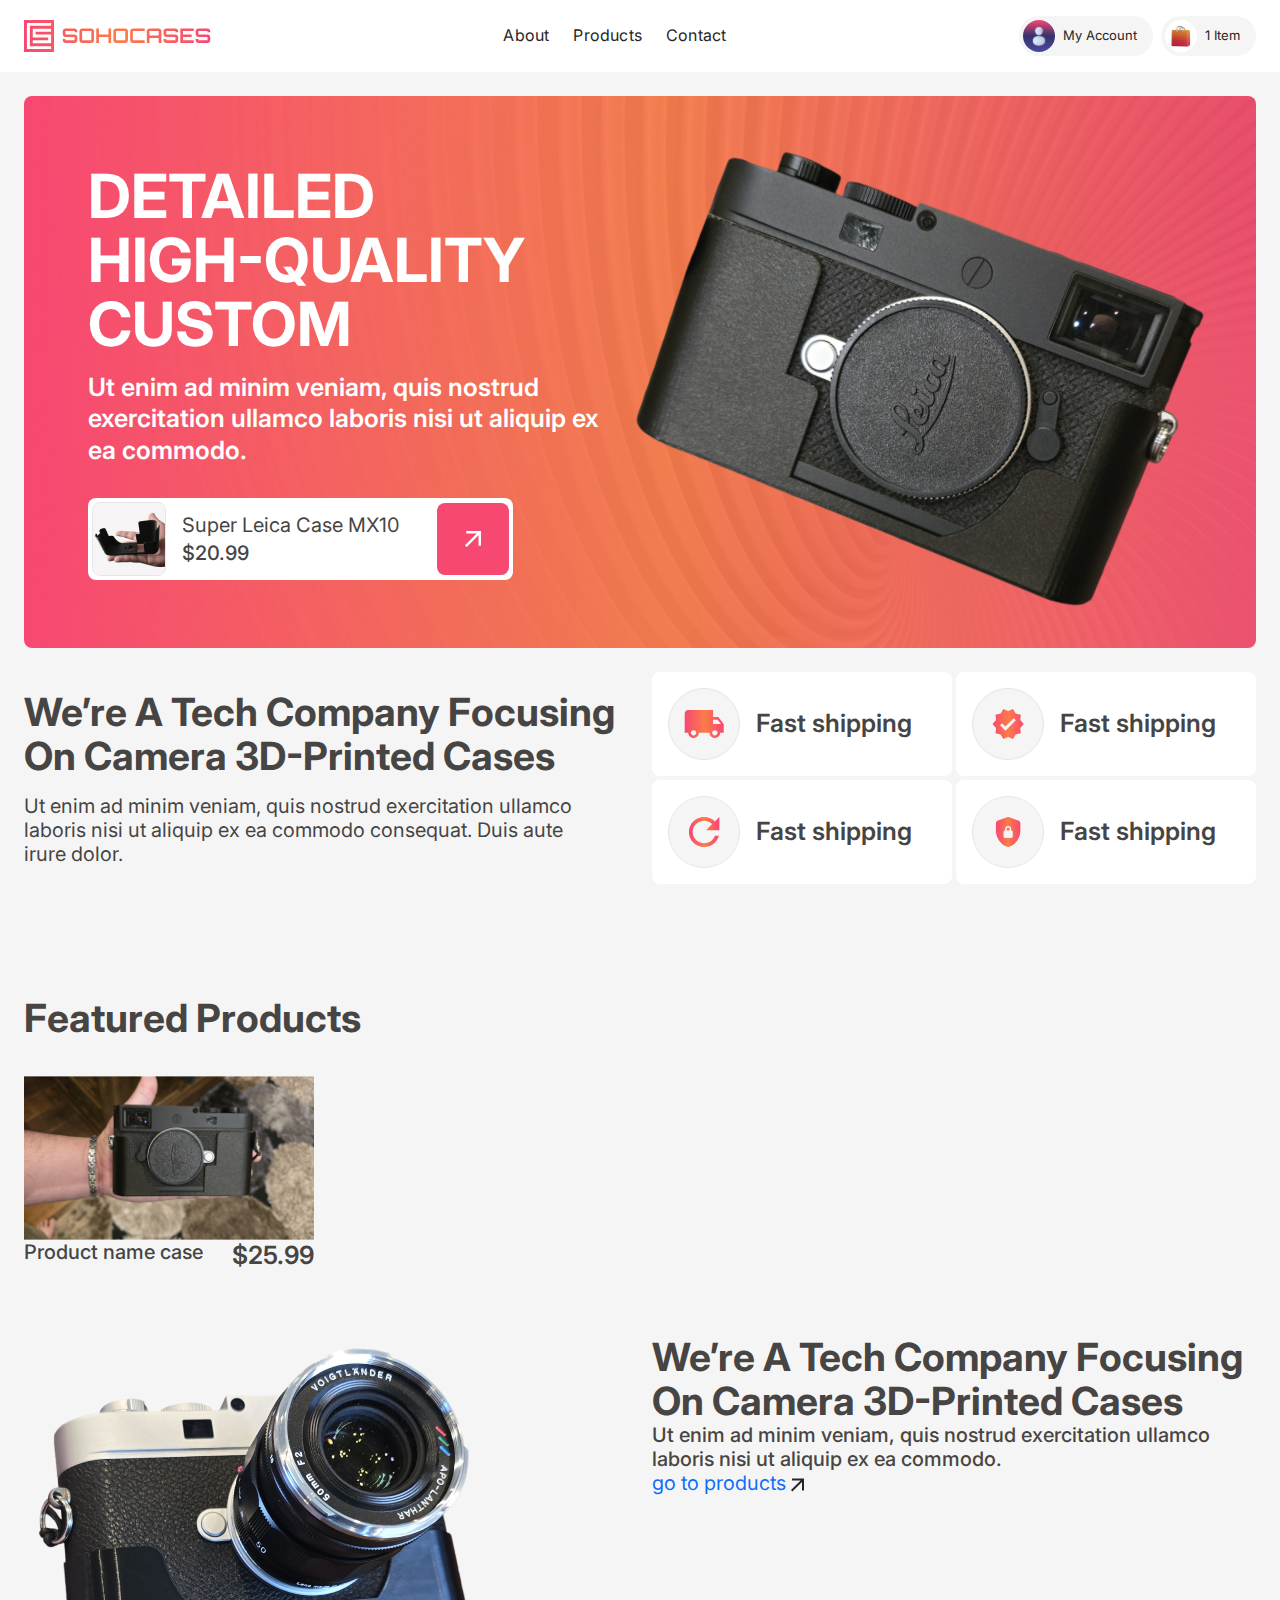
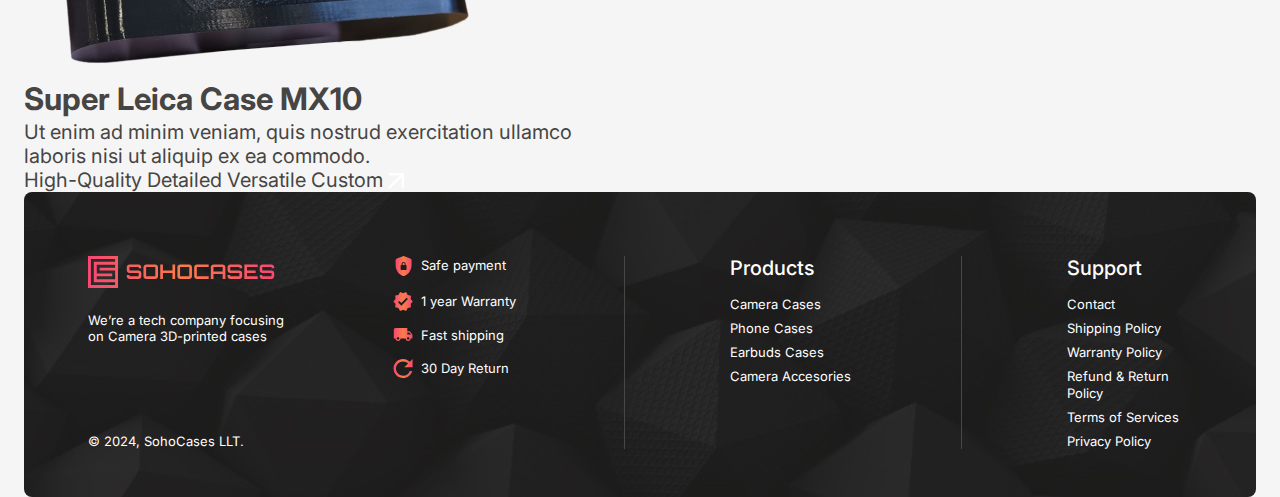
==== commit 363cf92c: "hero and some update" ====
--- a/index.html
+++ b/index.html
@@ -62,16 +62,16 @@
             </div>
             <div class="cart-content">
                 <div class="cart-products">
-                    <div class="single-product">
+                    <div class="single-cart-product">
                         <div class="cart-product-img">
                             <img src="./img/cart-item-sample.png" alt="">
                         </div>
                         <div class="cart-product-details">
-                            <div class="product-title">
+                            <div class="cart-product-title">
                                 <p class="fw-medium">Product name case</p>
                                 <p class="fw-medium">$23.63</p>
                             </div>
-                            <div class="product-discout">
+                            <div class="cart-product-discout">
                                 <p class="base-price">$25.99</p>
                                 <p class="fw-bold">$23.63</p>
                                 <p class="off-parcent fw-bold">10% OFF</p>
@@ -98,16 +98,16 @@
                         </div>
                     </div>
 
-                    <div class="single-product">
+                    <div class="single-cart-product">
                         <div class="cart-product-img">
                             <img src="./img/cart-item-sample.png" alt="">
                         </div>
                         <div class="cart-product-details">
-                            <div class="product-title">
+                            <div class="cart-product-title">
                                 <p class="fw-medium">Product name case</p>
                                 <p class="fw-medium">$23.63</p>
                             </div>
-                            <div class="product-discout">
+                            <div class="cart-product-discout">
                                 <p class="base-price">$25.99</p>
                                 <p class="fw-bold">$23.63</p>
                                 <p class="off-parcent fw-bold">10% OFF</p>
@@ -134,16 +134,16 @@
                         </div>
                     </div>
                     
-                    <div class="single-product">
+                    <div class="single-cart-product">
                         <div class="cart-product-img">
                             <img src="./img/cart-item-sample.png" alt="">
                         </div>
                         <div class="cart-product-details">
-                            <div class="product-title">
+                            <div class="cart-product-title">
                                 <p class="fw-medium">Product name case</p>
                                 <p class="fw-medium">$23.63</p>
                             </div>
-                            <div class="product-discout">
+                            <div class="cart-product-discout">
                                 <p class="base-price">$25.99</p>
                                 <p class="fw-bold">$23.63</p>
                                 <p class="off-parcent fw-bold">10% OFF</p>
@@ -170,16 +170,16 @@
                         </div>
                     </div>
                     
-                    <div class="single-product">
+                    <div class="single-cart-product">
                         <div class="cart-product-img">
                             <img src="./img/cart-item-sample.png" alt="">
                         </div>
                         <div class="cart-product-details">
-                            <div class="product-title">
+                            <div class="cart-product-title">
                                 <p class="fw-medium">Product name case</p>
                                 <p class="fw-medium">$23.63</p>
                             </div>
-                            <div class="product-discout">
+                            <div class="cart-product-discout">
                                 <p class="base-price">$25.99</p>
                                 <p class="fw-bold">$23.63</p>
                                 <p class="off-parcent fw-bold">10% OFF</p>
@@ -224,16 +224,16 @@
         <section class="hero-section">
             <div class="container">
                 <div class="hero-content">
-                    <div class="row">
+                    <div class="row align-items-center">
                         <div class="col">
                             <div class="hero-left">
-                                <h1>detailed high-quality custom</h1>
-                                <h5>Ut enim ad minim veniam, quis nostrud exercitation ullamco laboris nisi ut aliquip ex ea commodo.</h5>
+                                <h1 class="mb-3">detailed <br>high-quality <br>custom</h1>
+                                <h5 class="mb-4 pb-2">Ut enim ad minim veniam, quis nostrud exercitation ullamco laboris nisi ut aliquip ex ea commodo.</h5>
                                 <div class="hero-product">
-                                    <div class="product-img">
+                                    <div class="hero-product-img">
                                         <img src="./img/hero-product-small.jpg" alt="">
                                     </div>
-                                    <div class="hero-product-title">
+                                    <div class="hero-cart-product-title">
                                         <p>Super Leica Case MX10</p>
                                         <h6>$20.99</h6>
                                     </div>
@@ -249,10 +249,10 @@
                     </div>
                 </div>
                 <div class="hero-bottom content">
-                    <div class="row">
+                    <div class="row align-items-center">
                         <div class="col">
                             <div class="hero-bottom-left">
-                                <h2>we’re a tech company focusing on Camera 3D-printed cases</h2>
+                                <h2 class="mb-3">we’re a tech company focusing on Camera 3D-printed cases</h2>
                                 <p>Ut enim ad minim veniam, quis nostrud exercitation ullamco laboris nisi ut aliquip ex ea commodo consequat. Duis aute irure dolor.</p>
                             </div>
                         </div>
@@ -283,6 +283,7 @@
 
         <section class="featured-section">
             <div class="container">
+                <h2>Featured Products</h2>
                 <div class="row">
                     <div class="col-3">
                         <div class="single-product">
@@ -290,7 +291,7 @@
                                 <img src="./img/product-sample.jpg" alt="">
                             </div>
                             <div class="product-details">
-                                <div class="product-title">
+                                <div class="cart-product-title">
                                     <h6>Product name case</h6>
                                     <h5>$25.99</h5>
                                 </div>
--- a/css/cutom.css
+++ b/css/cutom.css
@@ -50,6 +50,7 @@
     font-size: 39px;
     line-height: 1.13;
     font-weight: 700;
+    text-transform: capitalize;
 }
 h3 {
     font-size: 31px;
@@ -190,7 +191,7 @@
 .close-btn:hover, .favourite-btn:hover, .remove-btn:hover {
     background-color: var(--light-contrast);
 }
-.single-product {
+.single-cart-product {
     display: flex;
     align-items: stretch;
     gap: 16px;
@@ -210,12 +211,12 @@
     flex-direction: column;
     gap: 8px;
 }
-.product-title {
+.cart-product-title {
     display: flex;
     gap: 16px;
     justify-content: space-between;
 }
-.product-discout {
+.cart-product-discout {
     display: flex;
     gap: 8px;
     font-size: 13px;
@@ -363,9 +364,106 @@
 .footer-nav ul li a:hover {
     color: var(--primary);
 }
-
-
 /* Main Area Style */
 main {
     padding-top: 72px;
+}
+.hero-section {
+    padding: 24px 0 56px;
+}
+.hero-content {
+    padding: 68px 64px;
+    background-color: var(--primary);
+    border-radius: 8px;
+    background-image: url(../img/hero-bg.jpg);
+    background-repeat: no-repeat;
+    background-size: cover;
+    color: var(--white);
+    margin-bottom: 24px;
+}
+.hero-left {
+    max-width: 525px;
+}
+.hero-left h1 {
+    font-size: 61px;
+    line-height: 1.05;
+    font-weight: 700;
+    text-transform: uppercase;
+}
+.hero-product {
+    display: flex;
+    max-width: 425px;
+    gap: 16px;
+    align-items: center;
+    padding: 4px;
+    border-radius: 8px;
+    background-color: var(--white);
+    color: var(--med-contrast);
+}
+.hero-product-img img {
+    border: 1px solid var(--light-contrast);
+    border-radius: 8px;
+}
+.hero-cart-product-title {
+    flex: 1;
+}
+.hero-cart-product-title p {
+    margin-bottom: 4px;
+}
+.hero-product > a {
+    width: 72px;
+    height: 72px;
+    background-color: var(--primary);
+    display: inline-flex;
+    align-items: center;
+    justify-content: center;
+    border-radius: 8px;
+    padding: 12px;
+}
+.hero-img {
+    text-align: center;
+}
+.hero-img img {
+    transform: rotate(22deg);
+}
+.hero-bottom-left p {
+    max-width: 585px;
+}
+.hero-bottom-left p {
+    max-width: 585px;
+}
+.advantages-list {
+    display: flex;
+    gap: 4px;
+    flex-wrap: wrap;
+}
+.single-advantage {
+    flex: 1 1 calc(50% - 2px);
+    display: flex;
+    align-items: center;
+    gap: 16px;
+    padding: 16px;
+    background-color: var(--white);
+    border-radius: 8px;
+}
+.advantage-img {
+    width: 72px;
+    height: 72px;
+    padding: 20px 14px;
+    display: inline-flex;
+    justify-content: center;
+    align-items: center;
+    background-color: var(--lightest-contrast);
+    border: 1px solid var(--light-contrast);
+    border-radius: 50px;
+}
+.advantage-img img {
+    height: 100%;
+    width: auto;
+}
+.featured-section {
+    padding: 56px 0 64px;
+}
+.featured-section h2 {
+    margin-bottom: 36px;
 }--- a/css/responsive.css
+++ b/css/responsive.css
@@ -94,7 +94,7 @@
         padding: 16px;
         gap: 16px;
     }
-    .single-product, .product-title {
+    .single-cart-product, .cart-product-title {
         gap: 12px;
     }
     .footer-row > * {
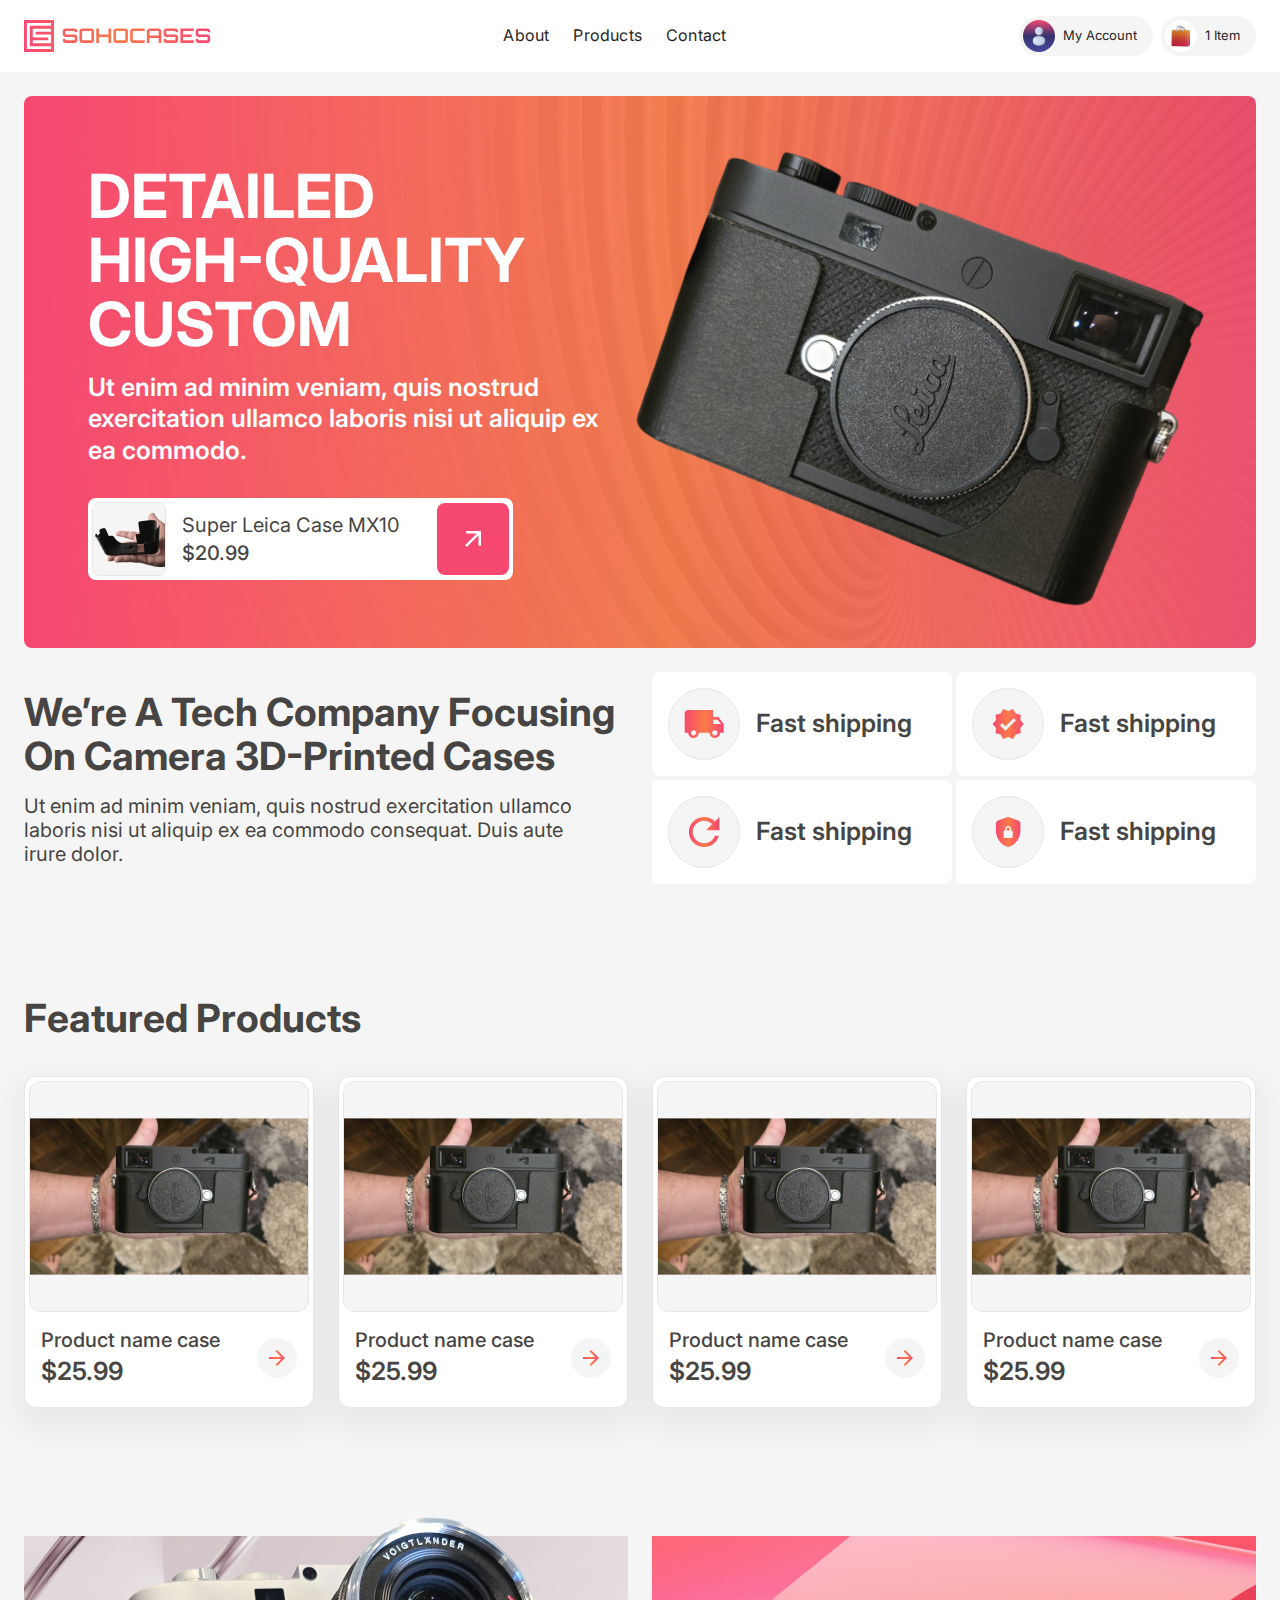
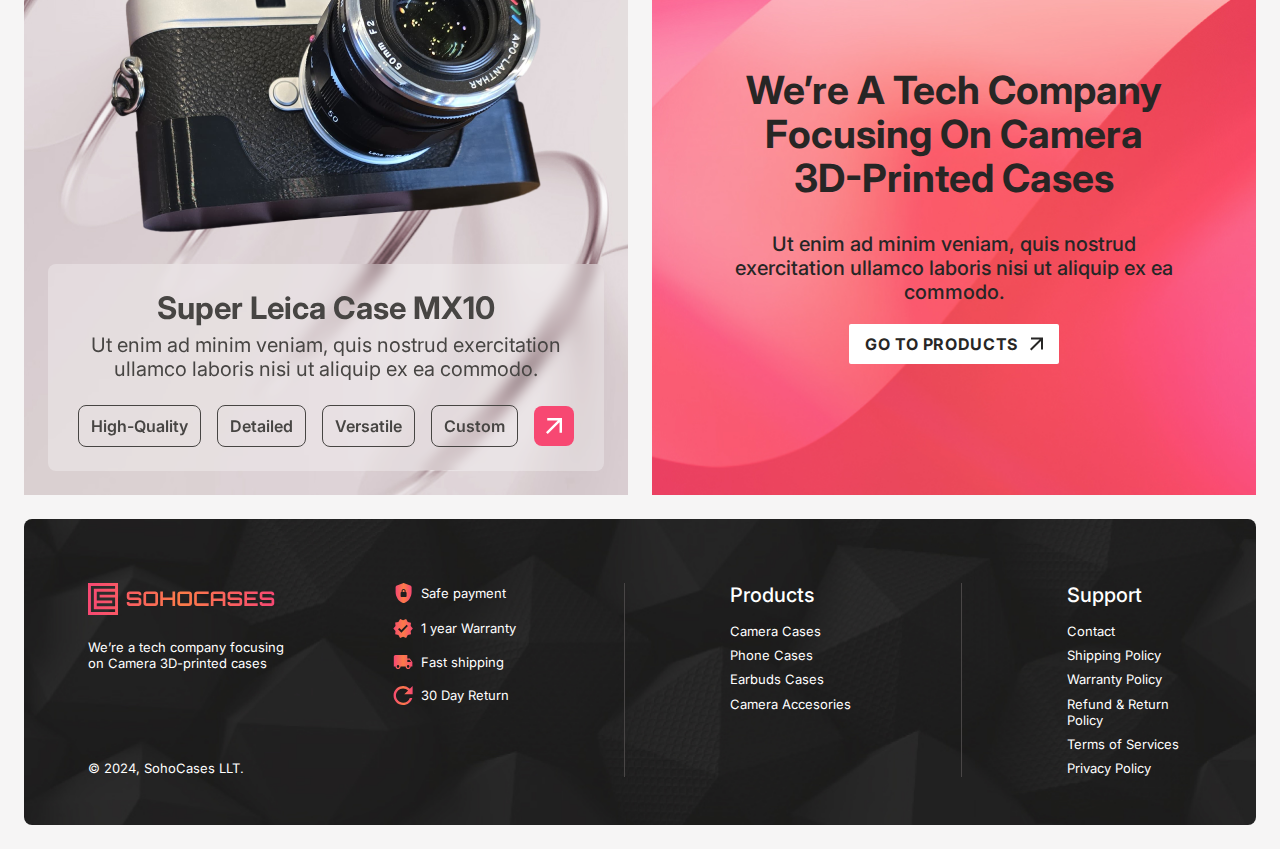
==== commit b8644065: "home page completed without responsive" ====
--- a/index.html
+++ b/index.html
@@ -284,17 +284,60 @@
         <section class="featured-section">
             <div class="container">
                 <h2>Featured Products</h2>
-                <div class="row">
+                <div class="row g-4">
                     <div class="col-3">
                         <div class="single-product">
                             <div class="product-img">
                                 <img src="./img/product-sample.jpg" alt="">
                             </div>
                             <div class="product-details">
-                                <div class="cart-product-title">
-                                    <h6>Product name case</h6>
+                                <div class="product-title">
+                                    <h6 class="mb-1">Product name case</h6>
                                     <h5>$25.99</h5>
                                 </div>
+                                <a href="#" class="product-link"><img src="./img/icon/arrow-right-primary.svg" alt=""></a>
+                            </div>
+                        </div>
+                    </div>
+                    <div class="col-3">
+                        <div class="single-product">
+                            <div class="product-img">
+                                <img src="./img/product-sample.jpg" alt="">
+                            </div>
+                            <div class="product-details">
+                                <div class="product-title">
+                                    <h6 class="mb-1">Product name case</h6>
+                                    <h5>$25.99</h5>
+                                </div>
+                                <a href="#" class="product-link"><img src="./img/icon/arrow-right-primary.svg" alt=""></a>
+                            </div>
+                        </div>
+                    </div>
+                    <div class="col-3">
+                        <div class="single-product">
+                            <div class="product-img">
+                                <img src="./img/product-sample.jpg" alt="">
+                            </div>
+                            <div class="product-details">
+                                <div class="product-title">
+                                    <h6 class="mb-1">Product name case</h6>
+                                    <h5>$25.99</h5>
+                                </div>
+                                <a href="#" class="product-link"><img src="./img/icon/arrow-right-primary.svg" alt=""></a>
+                            </div>
+                        </div>
+                    </div>
+                    <div class="col-3">
+                        <div class="single-product">
+                            <div class="product-img">
+                                <img src="./img/product-sample.jpg" alt="">
+                            </div>
+                            <div class="product-details">
+                                <div class="product-title">
+                                    <h6 class="mb-1">Product name case</h6>
+                                    <h5>$25.99</h5>
+                                </div>
+                                <a href="#" class="product-link"><img src="./img/icon/arrow-right-primary.svg" alt=""></a>
                             </div>
                         </div>
                     </div>
@@ -304,12 +347,12 @@
 
         <section class="case-section">
             <div class="container">
-                <div class="row">
+                <div class="row g-4">
                     <div class="col">
                         <div class="case-left">
                             <img src="./img/camera-img.png" alt="">
                             <div class="case-left-content">
-                                <h3>Super Leica Case MX10</h3>
+                                <h3 class="mb-1">Super Leica Case MX10</h3>
                                 <p>Ut enim ad minim veniam, quis nostrud exercitation ullamco laboris nisi ut aliquip ex ea commodo.</p>
                                 <div class="tag-list">
                                     <span>High-Quality</span>
@@ -335,7 +378,7 @@
     </main>
 
 
-    <footer>
+    <footer class="pb-md-4">
         <div class="container">
             <div class="footer-content">
                 <div class="footer-row">
--- a/css/cutom.css
+++ b/css/cutom.css
@@ -10,15 +10,6 @@
     --primary-gradient: linear-gradient(90deg, #F74872, #FC7B49 50%, #F74872 100%);
     --body-font: "Inter", sans-serif;
 }
-.high-contrast {
-    color: var(--high-contrast);
-}
-.low-contrast {
-    color: var(--low-contrast);
-}
-.light-contrast {
-    color: var(--low-contrast);
-}
 body {
     font-size: 20px;
     line-height: 1.2;
@@ -466,4 +457,116 @@
 }
 .featured-section h2 {
     margin-bottom: 36px;
+}
+.single-product {
+    padding: 4px;
+    background-color: var(--white);
+    box-shadow: 0px 12px 24px 12px rgba(66, 68, 87, 0.05);
+    border: 1px solid var(--light-contrast);
+    border-radius: 12px;
+}
+.product-img {
+    padding: 36px 0;
+    background-color: var(--lightest-contrast);
+    border: 1px solid var(--light-contrast);
+    border-radius: 12px;
+}
+.product-details {
+    padding: 16px 12px;
+    display: flex;
+    align-items: center;
+    justify-content: space-between;
+    gap: 16px;
+}
+.product-link {
+    width: 40px;
+    height: 40px;
+    padding: 8px;
+    background-color: var(--lightest-contrast);
+    border-radius: 50%;
+    display: inline-flex;
+    align-items: center;
+    justify-content: center;
+}
+.case-section {
+    padding: 64px 0 24px;
+}
+.case-left, .case-right {
+    height: 100%;
+    padding: 24px;
+    text-align: center;
+    background-size: cover;
+}
+.case-left {
+    background-color: var(--light-contrast);
+    background-image: url(../img/ad-section-bg.jpg);
+}
+.case-right {
+    background-color: var(--primary);
+    background-image: url(../img/ad-section-bg-2.jpg);
+    display: flex;
+    flex-direction: column;
+    align-items: center;
+    justify-content: center;
+    color: var(--high-contrast);
+}
+.case-left > img {
+    margin: -56px 0 16px;
+}
+.case-left-content {
+    padding: 24px;
+    border-radius: 8px;
+    background: rgba(255, 255, 255, 0.30);
+    backdrop-filter: blur(6px);
+}
+.case-left-content > p {
+    max-width: 500px;
+    margin: 0 auto 24px;
+}
+.tag-list {
+    display: flex;
+    flex-wrap: wrap;
+    justify-content: center;
+    align-items: center;
+    gap: 16px;
+}
+.tag-list span {
+    font-size: 16px;
+    line-height: 1.5;
+    font-weight: 600;
+    padding: 8px 12px;
+    border-radius: 8px;
+    border: 1px solid var(--med-contrast);
+}
+.tag-list a {
+    width: 40px;
+    height: 40px;
+    padding: 8px;
+    border-radius: 8px;
+    background-color: var(--primary);
+    display: inline-flex;
+    align-items: center;
+    justify-content: center;
+}
+.case-right h2 {
+    max-width: 450px;
+    margin-bottom: 32px;
+}
+.case-right h6 {
+    max-width: 445px;
+    margin-bottom: 20px;
+}
+.white-arrow-up-right {
+    font-size: 16px;
+    letter-spacing: 0.64px;
+    line-height: 1.5;
+    text-transform: uppercase;
+    font-weight: 700;
+    display: inline-flex;
+    gap: 12px;
+    align-items: center;
+    background-color: var(--white);
+    color: var(--high-contrast);
+    padding: 8px 16px;
+    border-radius: 2px;
 }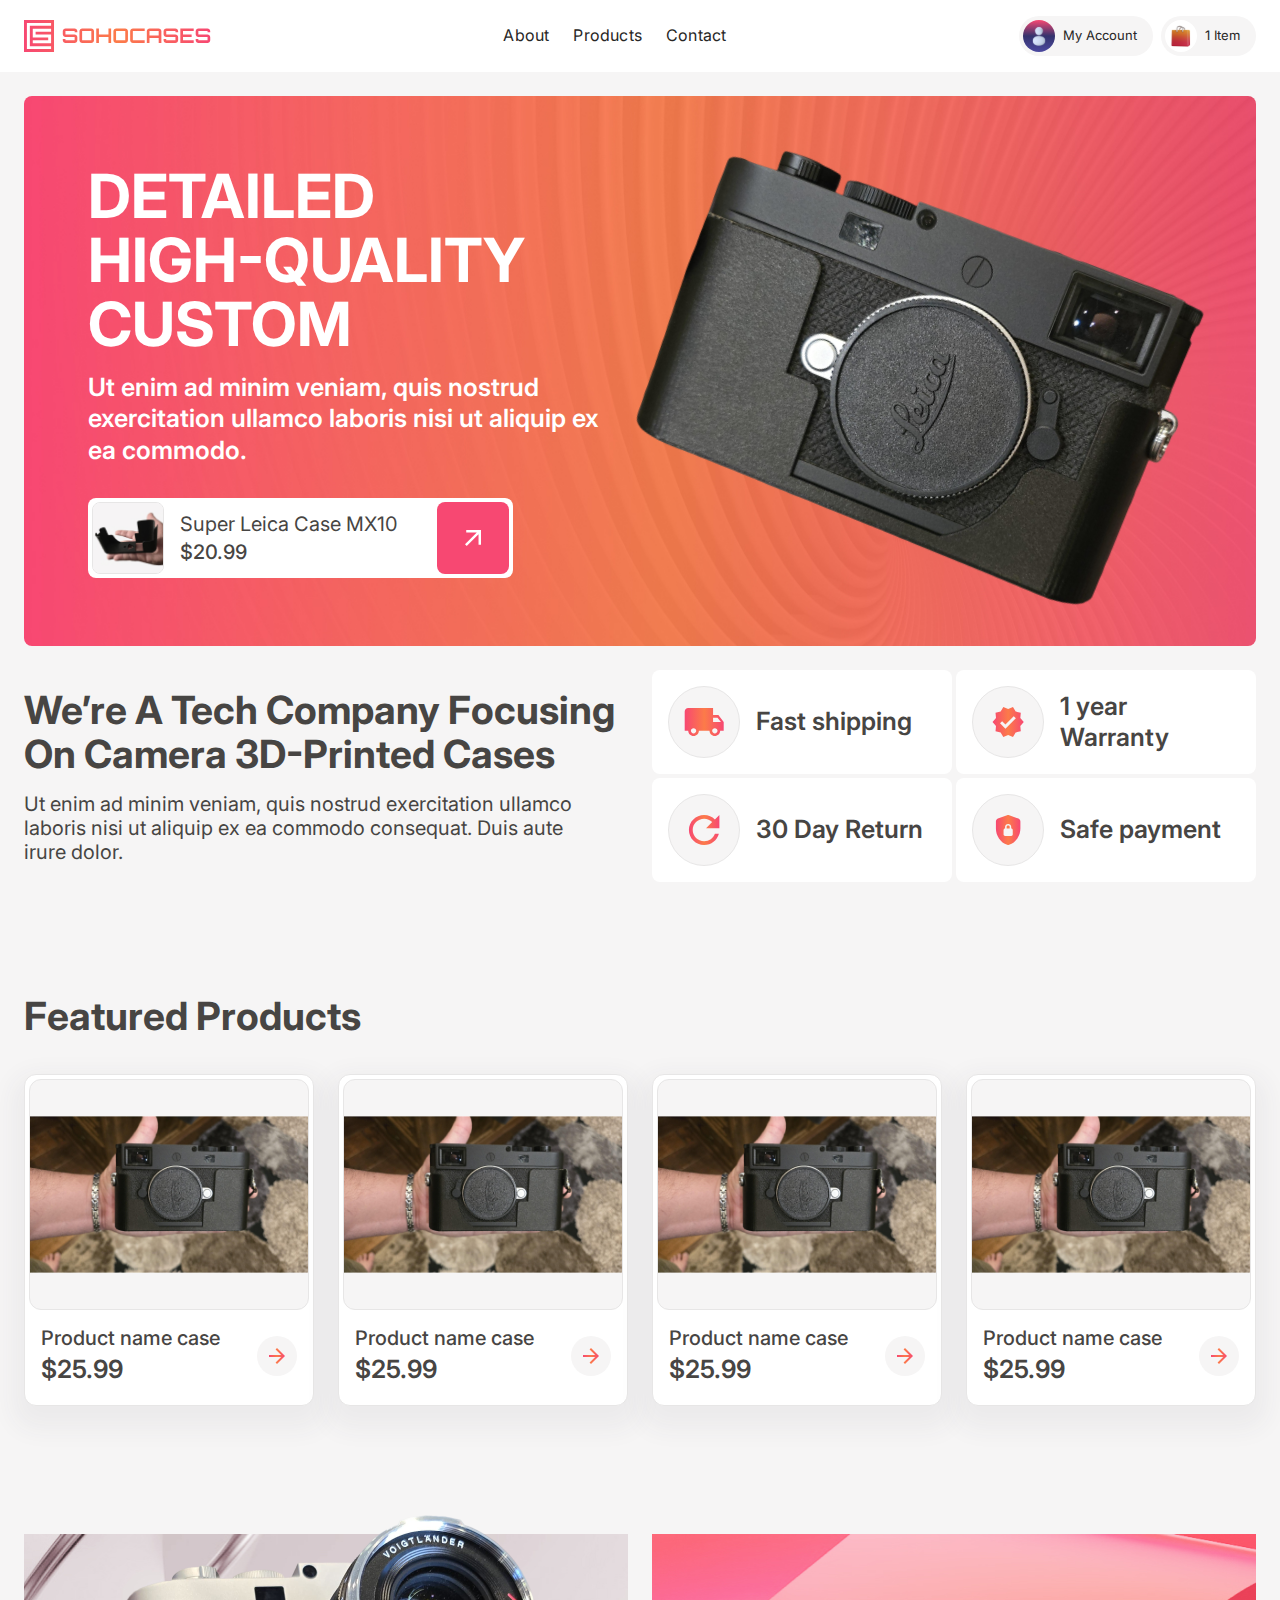
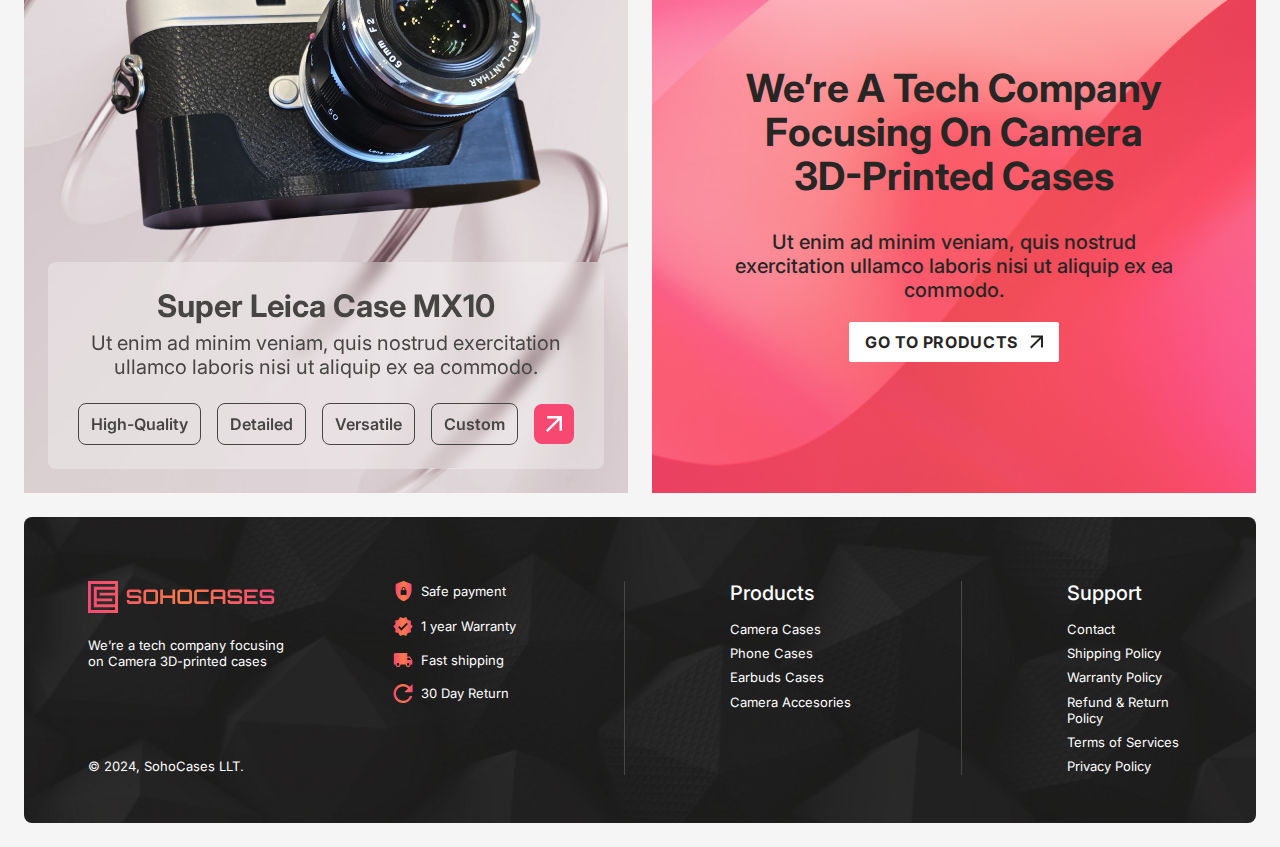
==== commit 98a2e80f: "some responsive css added" ====
--- a/index.html
+++ b/index.html
@@ -11,7 +11,7 @@
     <link rel="stylesheet" href="./css/responsive.css">
 </head>
 <body>
-    <header>
+    <header class="header">
         <div class="container">
             <div class="row g-0 gx-lg-4 align-items-center">
                 <div class="col-auto">
@@ -30,7 +30,7 @@
                     <nav class="main-nav">
                         <ul>
                             <li><a href="./about.html">About</a></li>
-                            <li><a href="./products.html">Products</a></li>
+                            <li><a href="./product-listing.html">Products</a></li>
                             <li><a href="./contact.html">Contact</a></li>
                         </ul>
                     </nav>
@@ -224,8 +224,8 @@
         <section class="hero-section">
             <div class="container">
                 <div class="hero-content">
-                    <div class="row align-items-center">
-                        <div class="col">
+                    <div class="row gy-5 align-items-center flex-column-reverse flex-lg-row">
+                        <div class="col-lg">
                             <div class="hero-left">
                                 <h1 class="mb-3">detailed <br>high-quality <br>custom</h1>
                                 <h5 class="mb-4 pb-2">Ut enim ad minim veniam, quis nostrud exercitation ullamco laboris nisi ut aliquip ex ea commodo.</h5>
@@ -241,7 +241,7 @@
                                 </div>
                             </div>
                         </div>
-                        <div class="col">
+                        <div class="col-lg">
                             <div class="hero-img">
                                 <img src="./img/hero-img.png" alt="">
                             </div>
@@ -249,14 +249,14 @@
                     </div>
                 </div>
                 <div class="hero-bottom content">
-                    <div class="row align-items-center">
-                        <div class="col">
+                    <div class="row gy-4 align-items-center">
+                        <div class="col-md">
                             <div class="hero-bottom-left">
                                 <h2 class="mb-3">we’re a tech company focusing on Camera 3D-printed cases</h2>
                                 <p>Ut enim ad minim veniam, quis nostrud exercitation ullamco laboris nisi ut aliquip ex ea commodo consequat. Duis aute irure dolor.</p>
                             </div>
                         </div>
-                        <div class="col">
+                        <div class="col-md">
                             <div class="advantages-list">
                                 <div class="single-advantage">
                                     <span class="advantage-img"><img src="./img/icon/shipping.svg" alt=""></span>
@@ -264,15 +264,15 @@
                                 </div>
                                 <div class="single-advantage">
                                     <span class="advantage-img"><img src="./img/icon/warranty.svg" alt=""></span>
-                                    <h5>Fast shipping</h5>
+                                    <h5>1 year Warranty</h5>
                                 </div>
                                 <div class="single-advantage">
                                     <span class="advantage-img"><img src="./img/icon/return.svg" alt=""></span>
-                                    <h5>Fast shipping</h5>
+                                    <h5>30 Day Return</h5>
                                 </div>
                                 <div class="single-advantage">
                                     <span class="advantage-img"><img src="./img/icon/safe.svg" alt=""></span>
-                                    <h5>Fast shipping</h5>
+                                    <h5>Safe payment</h5>
                                 </div>
                             </div>
                         </div>
@@ -285,7 +285,7 @@
             <div class="container">
                 <h2>Featured Products</h2>
                 <div class="row g-4">
-                    <div class="col-3">
+                    <div class="col-sm-6 col-md-4 col-lg-3">
                         <div class="single-product">
                             <div class="product-img">
                                 <img src="./img/product-sample.jpg" alt="">
@@ -299,7 +299,7 @@
                             </div>
                         </div>
                     </div>
-                    <div class="col-3">
+                    <div class="col-sm-6 col-md-4 col-lg-3">
                         <div class="single-product">
                             <div class="product-img">
                                 <img src="./img/product-sample.jpg" alt="">
@@ -313,7 +313,7 @@
                             </div>
                         </div>
                     </div>
-                    <div class="col-3">
+                    <div class="col-sm-6 col-md-4 col-lg-3">
                         <div class="single-product">
                             <div class="product-img">
                                 <img src="./img/product-sample.jpg" alt="">
@@ -327,7 +327,7 @@
                             </div>
                         </div>
                     </div>
-                    <div class="col-3">
+                    <div class="col-sm-6 col-md-4 col-lg-3">
                         <div class="single-product">
                             <div class="product-img">
                                 <img src="./img/product-sample.jpg" alt="">
@@ -348,7 +348,7 @@
         <section class="case-section">
             <div class="container">
                 <div class="row g-4">
-                    <div class="col">
+                    <div class="col-md">
                         <div class="case-left">
                             <img src="./img/camera-img.png" alt="">
                             <div class="case-left-content">
@@ -364,7 +364,7 @@
                             </div>
                         </div>
                     </div>
-                    <div class="col">
+                    <div class="col-md">
                         <div class="case-right">
                             <h2>we’re a tech company focusing on Camera 3D-printed cases</h2>
                             <h6>Ut enim ad minim veniam, quis nostrud exercitation ullamco laboris nisi ut aliquip ex ea commodo.</h6>
--- a/css/cutom.css
+++ b/css/cutom.css
@@ -27,6 +27,17 @@
     text-decoration: none;
     transition: all 0.4s;
 }
+input[type="text"], input[type="email"], input[type="number"], textarea {
+    width: 100%;
+    outline: none;
+    padding: 15px;
+    background-color: var(--lightest-contrast);
+    border: 1px solid var(--light-contrast);
+    border-radius: 2px;
+}
+input[type="text"]:focus, input[type="email"]:focus, input[type="number"]:focus, textarea:focus {
+    box-shadow: 2px 2px 16px rgba(0, 0, 0, 0.2);
+}
 ul {
     list-style-type: none;
     padding: 0;
@@ -83,6 +94,9 @@
     gap: 12px;
     width: 100%;
 }
+.primary-gradient-arrow.small {
+    padding: 8px 16px;
+}
 /* Header Style */
 header {
     padding: 16px 0;
@@ -91,6 +105,24 @@
     width: 100%;
     top: 0;
     z-index: 99;
+    transition: all 0.4s;
+}
+header.header.header-unpinned {
+    -webkit-transform: translateY(-100%);
+            transform: translateY(-100%);
+}
+header.header.header-pinned {
+    -webkit-transform: translateY(0);
+            transform: translateY(0);
+}
+header.header.header-unpinned.header-not-top {
+    -webkit-transform: translateY(0);
+            transform: translateY(0);
+    box-shadow: 0px 2px 10px 0px rgba(0, 0, 0, 0.15);
+}
+body.menu-active header.header {
+    -webkit-transform: translateY(0);
+            transform: translateY(0);
 }
 nav.main-nav ul {
     display: flex;
@@ -394,6 +426,7 @@
 .hero-product-img img {
     border: 1px solid var(--light-contrast);
     border-radius: 8px;
+    max-width: 72px;
 }
 .hero-cart-product-title {
     flex: 1;
@@ -438,7 +471,7 @@
     border-radius: 8px;
 }
 .advantage-img {
-    width: 72px;
+    flex: 0 0 72px;
     height: 72px;
     padding: 20px 14px;
     display: inline-flex;
@@ -471,6 +504,9 @@
     border: 1px solid var(--light-contrast);
     border-radius: 12px;
 }
+.product-img img {
+    width: 100%;
+}
 .product-details {
     padding: 16px 12px;
     display: flex;
@@ -569,4 +605,87 @@
     color: var(--high-contrast);
     padding: 8px 16px;
     border-radius: 2px;
-}+}
+.contact-us {
+    padding: 54px 0;
+}
+.contact-us-content {
+    padding: 16px;
+    border-radius: 8px;
+    background-color: var(--white);
+    display: flex;
+    flex-direction: column;
+    gap: 24px;
+    max-width: 1100px;
+    margin: 0 auto;
+}
+.contact-us-content h1 {
+    text-align: center;
+    background-color: var(--lightest-contrast);
+    border: 1px solid var(--light-contrast);
+    border-radius: 2px;
+    padding: 8px;
+}
+.contact-us-banner img {
+    border-radius: 4px;
+    width: 100%;
+}
+.contact-us-form {
+    padding: 24px;
+    display: flex;
+    flex-direction: column;
+    gap: 16px;
+}
+.contact-us-form label {
+    font-size: 16px;
+    line-height: 1.5;
+}
+.contact-us-form label span {
+    display: block;
+    margin-bottom: 4px;
+}
+.contact-us-form label textarea {
+    height: 88px;
+}
+.about-us-content {
+    padding: 48px 24px 24px;
+    text-align: center;
+    background-color: var(--white);
+    border-radius: 8px;
+    margin-bottom: 24px;
+}
+.about-us-heading {
+    max-width: 750px;
+    margin: 0 auto 24px;
+}
+.about-us-heading p {
+    max-width: 585px;
+    margin: 0 auto;
+}
+.about-single-img {
+    height: 100%;
+    padding: 4px;
+    background-color: var(--light-contrast);
+    border-radius: 12px;
+}
+.about-single-img img {
+    width: 100%;
+    height: 100%;
+    object-fit: cover;
+    border-radius: 8px;
+}
+.single-column-box {
+    padding: 24px 16px;
+    display: flex;
+    flex-direction: column;
+    align-items: center;
+    text-align: center;
+    gap: 16px;
+    border: 1px solid var(--light-contrast);
+    border-radius: 8px;
+    background: linear-gradient(180deg, #E6DBDD 0%, #FFF 100%);
+    min-height: 100%;
+}
+.single-column-box.primary-gradient{
+    background: linear-gradient(180deg, #FAE5E9 0%, #F9E6DC 50%, #FAE5E9 100%);
+}
--- a/css/responsive.css
+++ b/css/responsive.css
@@ -43,19 +43,15 @@
         transform: rotate(47deg);
         top: -8.5px;
     }
-    .my-account, .cart-btn {
-        padding: 4px;
-    }
-    :is(.my-account, .cart-btn) p {
-        display: none;
-    }
     nav.main-nav {
         position: fixed;
         width: 300px;
         max-width: 100%;
         top: 62px;
         left: -100%;
-        height: calc(100% - 62px);
+        height: calc(100vh - 62px);
+        max-height: calc(100vh - 62px);
+        overflow-y: auto;
         z-index: 9;
         padding: 12px;
         background-color: var(--white);
@@ -78,14 +74,40 @@
     main {
         padding-top: 64px;
     }
+    .hero-img {
+        padding: 64px 0;
+    }
+    .hero-left {
+        margin: 0 auto;
+        text-align: center;
+    }
+    .hero-product {
+        margin: 0 auto;
+    }
 
 
 
 }
 @media screen and (max-width: 767.9px){
-    body {
+    h1 {
+        font-size: 22px;
+    }
+    h2 {
+        font-size: 32px;
+        line-height: 1.25;
+    }
+    h5 {
+        font-size: 20px;
+    }
+    body, h6 {
         font-size: 16px;
         line-height: 1.4;
+    }
+    .my-account, .cart-btn {
+        padding: 4px;
+    }
+    :is(.my-account, .cart-btn) p {
+        display: none;
     }
     .product-cart {
         padding: 12px;
@@ -105,7 +127,54 @@
         margin: 0 -12px;
         border-radius: 0;
     }
+    .hero-section {
+        padding: 0 0 48px;
+    }
+    .hero-content {
+        border-radius: 0;
+        margin: 0 -12px 24px;
+        padding: 48px 12px;
+    }
+    .hero-img {
+        padding: 40px 24px;
+    }
+    .hero-left h1 {
+        font-size: 42px;
+        line-height: 1.2;
+    }
+    .hero-bottom-left {
+        text-align: center;
+    }
+    .case-left, .case-right {
+        padding: 24px 16px;
+    }
+    .about-us-content {
+        padding: 32px 16px 24px;
+    }
+    .contact-us-form {
+        padding: 16px 0;
+    }
 
+
+
+}
+@media screen and (max-width: 575.9px){
+    .advantages-list {
+        flex-direction: column;
+        max-width: 320px;
+        margin: 0 auto;
+    }
+    span.advantage-img {
+        flex-basis: 64px;
+        height: 64px;
+    }
+
+
+}
+@media (min-width: 768px) and (max-width: 991.9px) {
+    .advantages-list {
+        flex-direction: column;
+    }
 
 
 }
